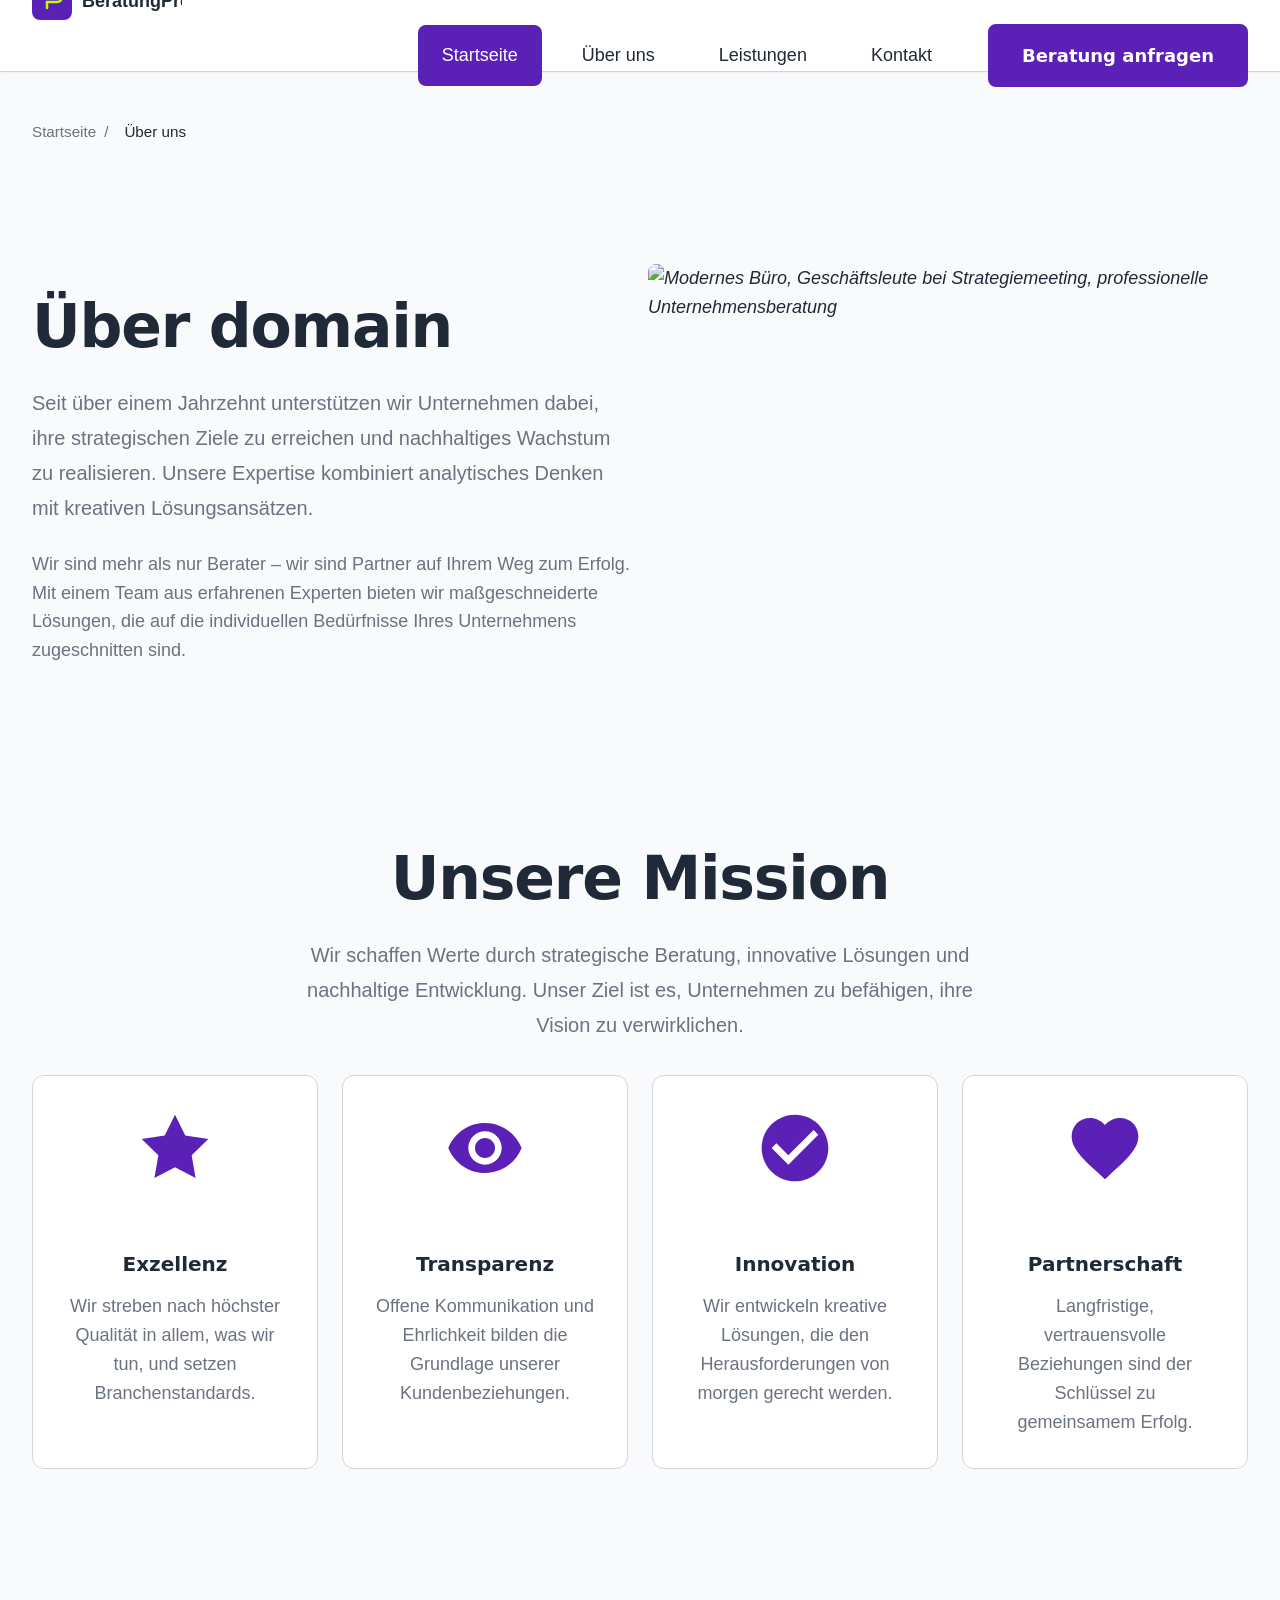
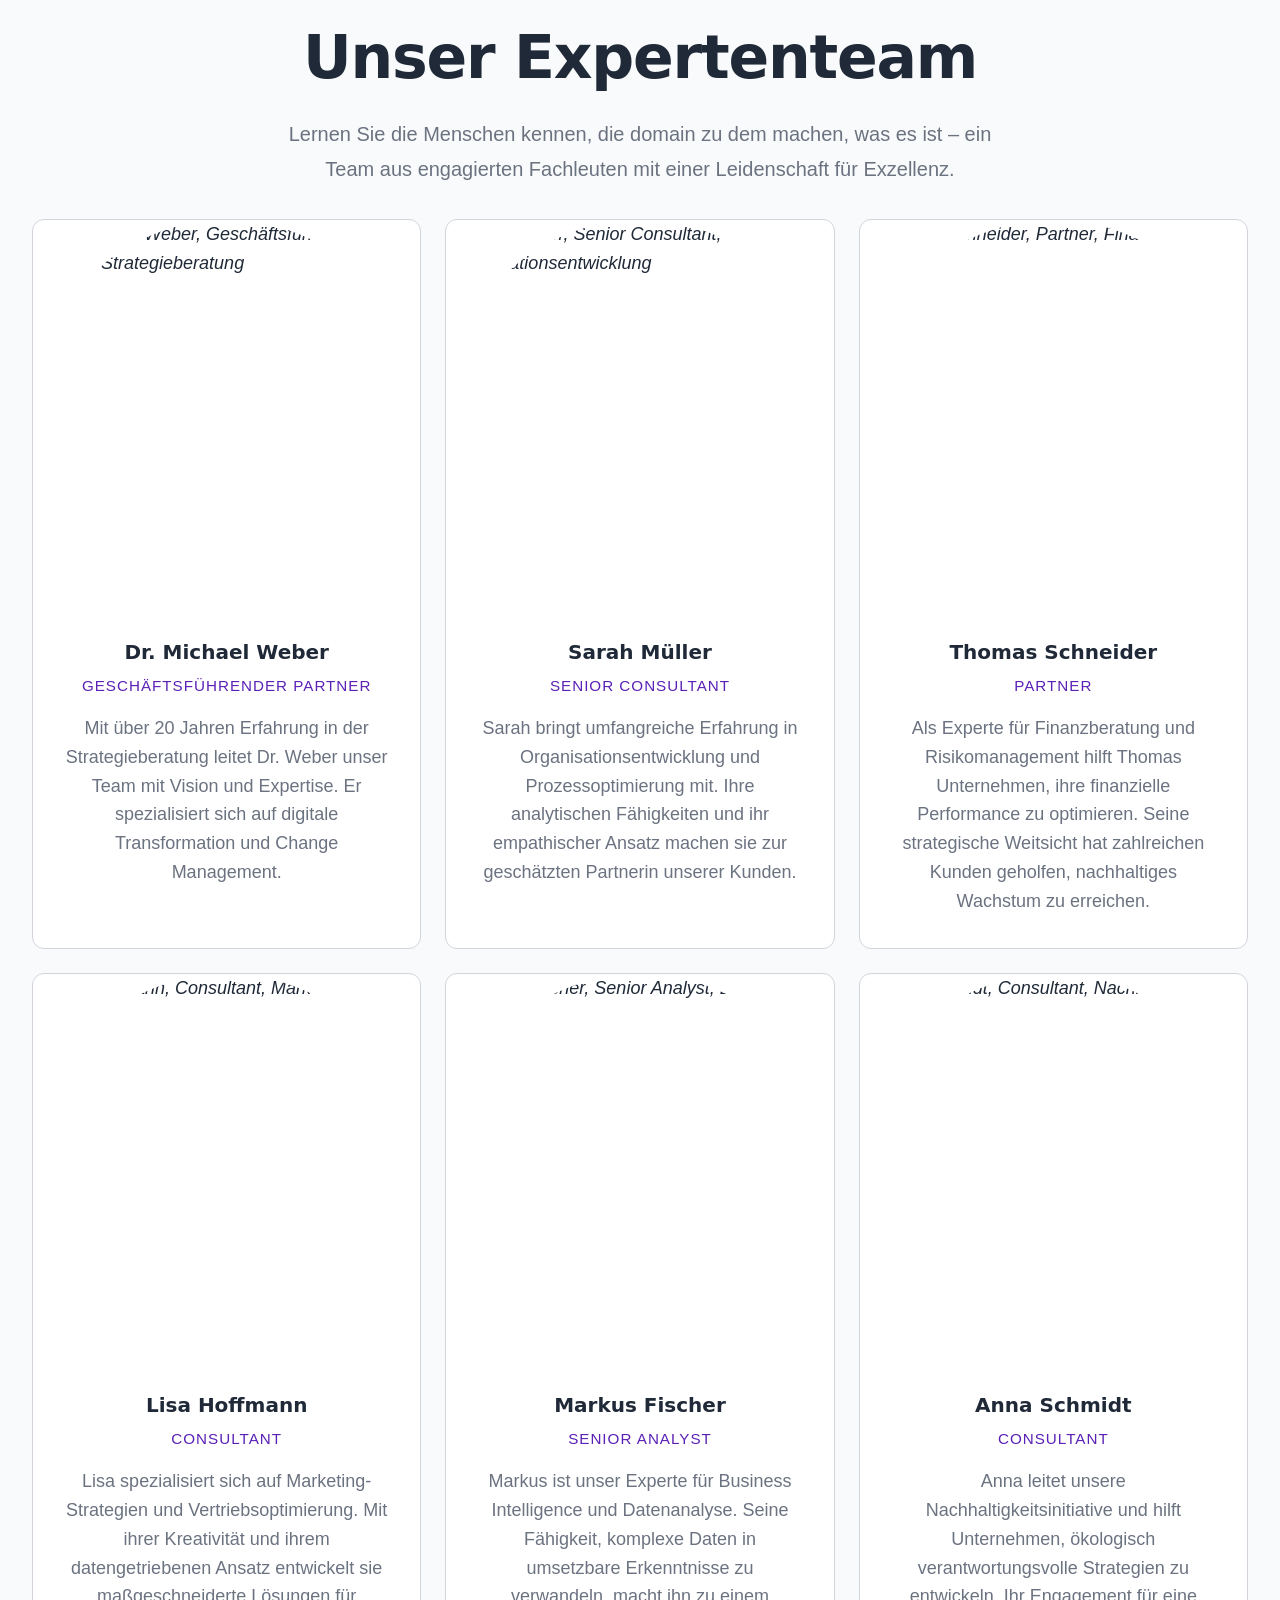
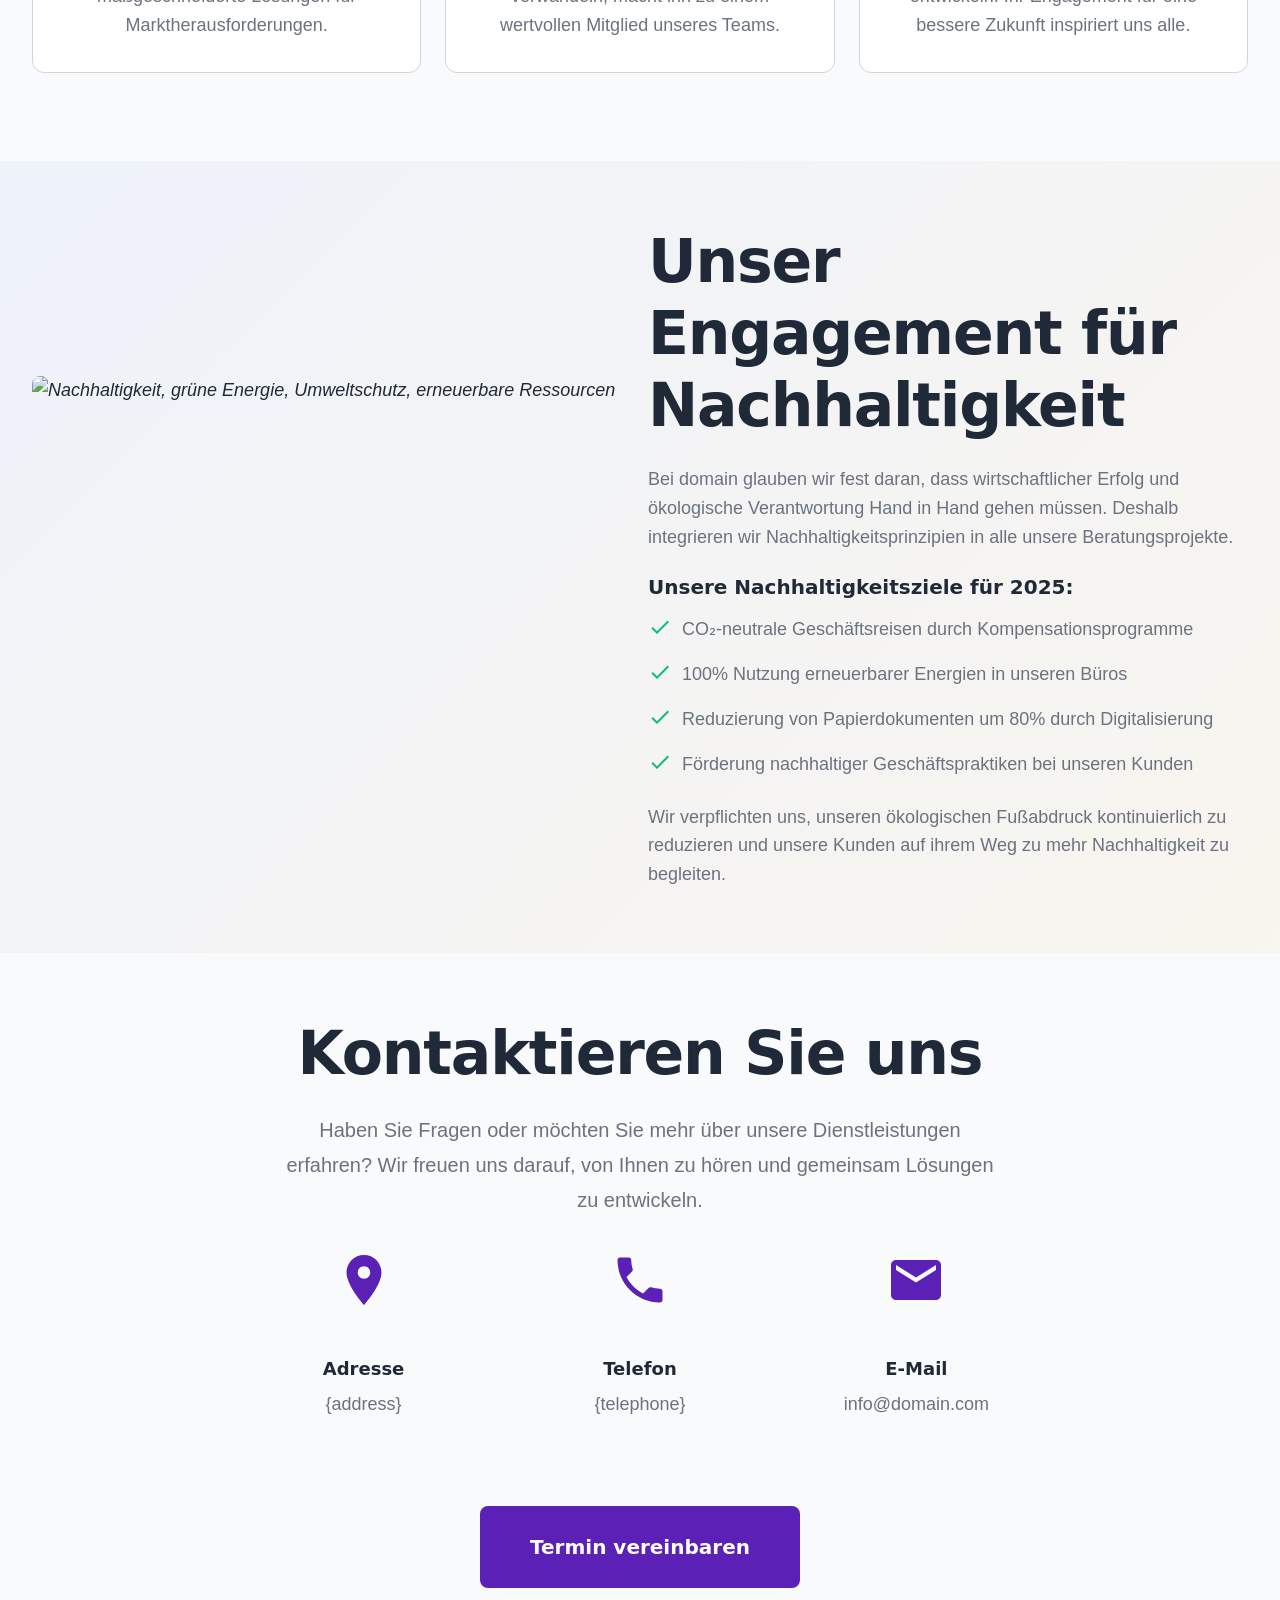
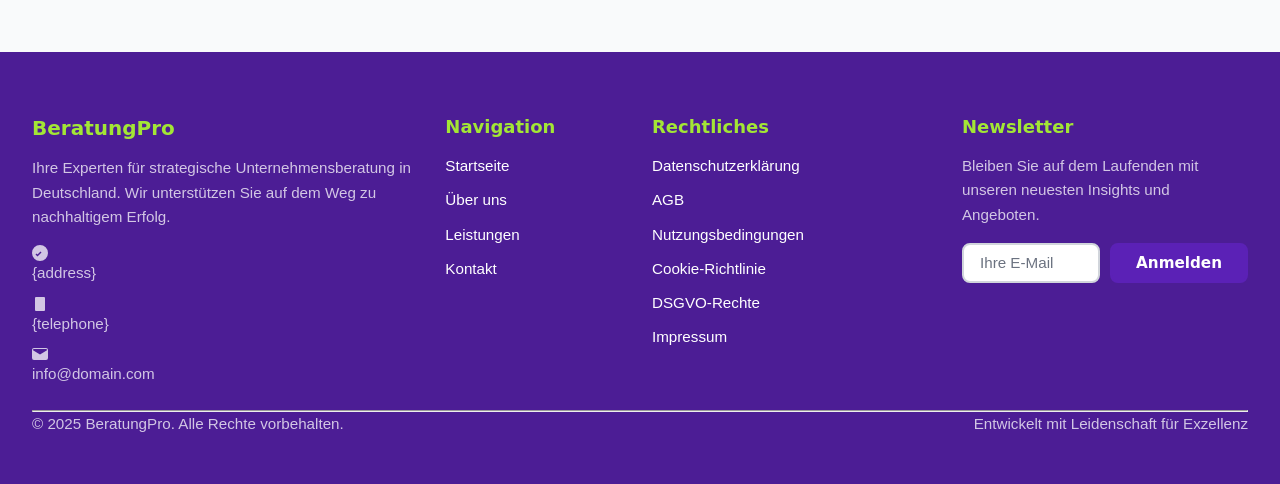
==== about.html @ f2024643 "Initial commit: Batch msgbatch_01B8MpGhVE7W2kSYAuD8DmQ8 results" ====
<!doctype html>
<html lang="de">
 <head>
  <meta charset="UTF-8">
  <meta name="viewport" content="width=device-width, initial-scale=1.0">
  <title>Über uns - domain | Professionelle Unternehmensberatung</title>
  <meta name="description" content="Erfahren Sie mehr über domain - Ihr vertrauenswürdiger Partner für strategische Unternehmensberatung in Deutschland. Lernen Sie unser Team und unsere Werte kennen.">
  <meta property="og:title" content="Über uns - domain">
  <meta property="og:description" content="Erfahren Sie mehr über domain - Ihr vertrauenswürdiger Partner für strategische Unternehmensberatung in Deutschland.">
  <meta property="og:type" content="website">
  <meta property="og:url" content="https://domain.com/about.html">
  <meta property="og:image" content="https://images.unsplash.com/photo-1497366216548-37526070297c?w=1200&amp;h=630&amp;fit=crop">
  <link rel="canonical" href="https://domain.com/about.html">
  <link rel="stylesheet" href="style.css">
  <link rel="icon" type="image/png" href="/favicon.png">
  <link rel="apple-touch-icon" href="/apple-touch-icon.png">
 </head>
 <body>
  <header class="l-header">
   <nav class="c-nav navbar navbar-expand-lg navbar-light bg-white sticky-top border-bottom" aria-label="Hauptnavigation">
    <div class="container">
     <a class="navbar-brand c-logo" href="/"> 
      <svg class="c-logo__img" width="150" height="40" viewBox="0 0 150 40" fill="none" xmlns="http://www.w3.org/2000/svg" aria-label="BeratungPro Logo">
       <rect width="40" height="40" rx="8" fill="#5B21B6" /> <path d="M15 12h10a5 5 0 0 1 0 10h-10v6" stroke="#BFFF00" stroke-width="2.5" stroke-linecap="round" /> <text x="50" y="27" font-family="Outfit, sans-serif" font-size="18" font-weight="700" fill="#1f2937">BeratungPro</text>
      </svg> 
     </a>
     <button class="c-nav__toggle navbar-toggler border-0" type="button" aria-controls="navbarNav" aria-expanded="false" aria-label="Navigation umschalten"><span class="navbar-toggler-icon"></span></button>
     <div class="collapse navbar-collapse" id="navbarNav">
      <ul class="c-nav__list navbar-nav ms-auto align-items-lg-center">
       <li class="c-nav__item nav-item"><a class="nav-link active" aria-current="page" href="/">Startseite</a></li>
       <li class="c-nav__item nav-item"><a class="nav-link" href="about.html">Über uns</a></li>
       <li class="c-nav__item nav-item"><a class="nav-link" href="services.html">Leistungen</a></li>
       <li class="c-nav__item nav-item"><a class="nav-link" href="contact.html">Kontakt</a></li>
       <li class="c-nav__item nav-item ms-lg-3"><a class="c-button c-button--primary btn btn-primary" href="contact.html">Beratung anfragen</a></li>
      </ul>
     </div>
    </div>
   </nav>
  </header>
  <main>
   <nav aria-label="breadcrumb" class="py-3" style="background-color: var(--color-bg-light);">
    <div class="container">
     <ol class="breadcrumb mb-0">
      <li class="breadcrumb-item"><a href="index.html">Startseite</a></li>
      <li class="breadcrumb-item active" aria-current="page">Über uns</li>
     </ol>
    </div>
   </nav>
   <section class="l-section py-4 py-md-5" id="hero-about" style="scroll-margin-top: 64px;">
    <div class="container">
     <div class="row align-items-center">
      <div class="col-lg-6 mb-4 mb-lg-0" data-aos="fade-right">
       <h1 class="display-4 fw-bold mb-4" style="color: var(--color-text-dark);">Über domain</h1>
       <p class="lead mb-4" style="color: var(--color-text-light); max-width: 65ch;">Seit über einem Jahrzehnt unterstützen wir Unternehmen dabei, ihre strategischen Ziele zu erreichen und nachhaltiges Wachstum zu realisieren. Unsere Expertise kombiniert analytisches Denken mit kreativen Lösungsansätzen.</p>
       <p style="color: var(--color-text-light); max-width: 65ch;">Wir sind mehr als nur Berater – wir sind Partner auf Ihrem Weg zum Erfolg. Mit einem Team aus erfahrenen Experten bieten wir maßgeschneiderte Lösungen, die auf die individuellen Bedürfnisse Ihres Unternehmens zugeschnitten sind.</p>
      </div>
      <div class="col-lg-6" data-aos="fade-left">
       <div class="ratio ratio-4x3">
        <img src="https://images.unsplash.com/photo-1497366216548-37526070297c?w=800&amp;h=600&amp;fit=crop" alt="Modernes Büro, Geschäftsleute bei Strategiemeeting, professionelle Unternehmensberatung" class="img-fluid" style="object-fit: cover; border-radius: 8px;" loading="lazy" width="800" height="600">
       </div>
      </div>
     </div>
    </div>
   </section>
   <section class="l-section py-4 py-md-5" id="mission" style="background-color: var(--color-bg-light); scroll-margin-top: 64px;">
    <div class="container">
     <div class="row justify-content-center mb-5">
      <div class="col-lg-8 text-center" data-aos="fade-up">
       <h2 class="h1 fw-bold mb-4" style="color: var(--color-text-dark);">Unsere Mission</h2>
       <p class="lead" style="color: var(--color-text-light); max-width: 65ch; margin: 0 auto;">Wir schaffen Werte durch strategische Beratung, innovative Lösungen und nachhaltige Entwicklung. Unser Ziel ist es, Unternehmen zu befähigen, ihre Vision zu verwirklichen.</p>
      </div>
     </div>
     <div class="row g-4">
      <div class="col-md-6 col-lg-3" data-aos="fade-up" data-aos-delay="100">
       <div class="c-card h-100 d-flex flex-column text-center p-4">
        <div class="ratio ratio-1x1 mx-auto mb-3" style="width: 80px;">
         <svg xmlns="http://www.w3.org/2000/svg" viewBox="0 0 24 24" fill="currentColor" style="color: var(--color-primary);">
          <path d="M12 2l3.09 6.26L22 9.27l-5 4.87 1.18 6.88L12 17.77l-6.18 3.25L7 14.14 2 9.27l6.91-1.01L12 2z" />
         </svg>
        </div>
        <h3 class="h5 fw-bold mb-3" style="color: var(--color-text-dark);">Exzellenz</h3>
        <p style="color: var(--color-text-light);">Wir streben nach höchster Qualität in allem, was wir tun, und setzen Branchenstandards.</p>
       </div>
      </div>
      <div class="col-md-6 col-lg-3" data-aos="fade-up" data-aos-delay="200">
       <div class="c-card h-100 d-flex flex-column text-center p-4">
        <div class="ratio ratio-1x1 mx-auto mb-3" style="width: 80px;">
         <svg xmlns="http://www.w3.org/2000/svg" viewBox="0 0 24 24" fill="currentColor" style="color: var(--color-primary);">
          <path d="M12 4.5C7 4.5 2.73 7.61 1 12c1.73 4.39 6 7.5 11 7.5s9.27-3.11 11-7.5c-1.73-4.39-6-7.5-11-7.5zM12 17c-2.76 0-5-2.24-5-5s2.24-5 5-5 5 2.24 5 5-2.24 5-5 5zm0-8c-1.66 0-3 1.34-3 3s1.34 3 3 3 3-1.34 3-3-1.34-3-3-3z" />
         </svg>
        </div>
        <h3 class="h5 fw-bold mb-3" style="color: var(--color-text-dark);">Transparenz</h3>
        <p style="color: var(--color-text-light);">Offene Kommunikation und Ehrlichkeit bilden die Grundlage unserer Kundenbeziehungen.</p>
       </div>
      </div>
      <div class="col-md-6 col-lg-3" data-aos="fade-up" data-aos-delay="300">
       <div class="c-card h-100 d-flex flex-column text-center p-4">
        <div class="ratio ratio-1x1 mx-auto mb-3" style="width: 80px;">
         <svg xmlns="http://www.w3.org/2000/svg" viewBox="0 0 24 24" fill="currentColor" style="color: var(--color-primary);">
          <path d="M12 2C6.48 2 2 6.48 2 12s4.48 10 10 10 10-4.48 10-10S17.52 2 12 2zm-2 15l-5-5 1.41-1.41L10 14.17l7.59-7.59L19 8l-9 9z" />
         </svg>
        </div>
        <h3 class="h5 fw-bold mb-3" style="color: var(--color-text-dark);">Innovation</h3>
        <p style="color: var(--color-text-light);">Wir entwickeln kreative Lösungen, die den Herausforderungen von morgen gerecht werden.</p>
       </div>
      </div>
      <div class="col-md-6 col-lg-3" data-aos="fade-up" data-aos-delay="400">
       <div class="c-card h-100 d-flex flex-column text-center p-4">
        <div class="ratio ratio-1x1 mx-auto mb-3" style="width: 80px;">
         <svg xmlns="http://www.w3.org/2000/svg" viewBox="0 0 24 24" fill="currentColor" style="color: var(--color-primary);">
          <path d="M12 21.35l-1.45-1.32C5.4 15.36 2 12.28 2 8.5 2 5.42 4.42 3 7.5 3c1.74 0 3.41.81 4.5 2.09C13.09 3.81 14.76 3 16.5 3 19.58 3 22 5.42 22 8.5c0 3.78-3.4 6.86-8.55 11.54L12 21.35z" />
         </svg>
        </div>
        <h3 class="h5 fw-bold mb-3" style="color: var(--color-text-dark);">Partnerschaft</h3>
        <p style="color: var(--color-text-light);">Langfristige, vertrauensvolle Beziehungen sind der Schlüssel zu gemeinsamem Erfolg.</p>
       </div>
      </div>
     </div>
    </div>
   </section>
   <section class="l-section py-4 py-md-5" id="team" style="scroll-margin-top: 64px;">
    <div class="container">
     <div class="row justify-content-center mb-5">
      <div class="col-lg-8 text-center" data-aos="fade-up">
       <h2 class="h1 fw-bold mb-4" style="color: var(--color-text-dark);">Unser Expertenteam</h2>
       <p class="lead" style="color: var(--color-text-light); max-width: 65ch; margin: 0 auto;">Lernen Sie die Menschen kennen, die domain zu dem machen, was es ist – ein Team aus engagierten Fachleuten mit einer Leidenschaft für Exzellenz.</p>
      </div>
     </div>
     <div class="row g-4">
      <div class="col-md-6 col-lg-4" data-aos="fade-up" data-aos-delay="100">
       <div class="c-card h-100 d-flex flex-column">
        <div class="ratio ratio-1x1">
         <img src="https://images.unsplash.com/photo-1560250097-0b93528c311a?w=400&amp;h=400&amp;fit=crop&amp;crop=faces" alt="Dr. Michael Weber, Geschäftsführender Partner, Strategieberatung" class="img-fluid" style="object-fit: cover; border-radius: 50%;" loading="lazy" width="400" height="400">
        </div>
        <div class="p-4 text-center flex-grow-1">
         <h3 class="h5 fw-bold mb-2" style="color: var(--color-text-dark);">Dr. Michael Weber</h3>
         <p class="text-uppercase small mb-3" style="color: var(--color-primary); letter-spacing: 1px;">Geschäftsführender Partner</p>
         <p style="color: var(--color-text-light);">Mit über 20 Jahren Erfahrung in der Strategieberatung leitet Dr. Weber unser Team mit Vision und Expertise. Er spezialisiert sich auf digitale Transformation und Change Management.</p>
        </div>
       </div>
      </div>
      <div class="col-md-6 col-lg-4" data-aos="fade-up" data-aos-delay="200">
       <div class="c-card h-100 d-flex flex-column">
        <div class="ratio ratio-1x1">
         <img src="https://images.unsplash.com/photo-1573496359142-b8d87734a5a2?w=400&amp;h=400&amp;fit=crop&amp;crop=faces" alt="Sarah Müller, Senior Consultant, Organisationsentwicklung" class="img-fluid" style="object-fit: cover; border-radius: 50%;" loading="lazy" width="400" height="400">
        </div>
        <div class="p-4 text-center flex-grow-1">
         <h3 class="h5 fw-bold mb-2" style="color: var(--color-text-dark);">Sarah Müller</h3>
         <p class="text-uppercase small mb-3" style="color: var(--color-primary); letter-spacing: 1px;">Senior Consultant</p>
         <p style="color: var(--color-text-light);">Sarah bringt umfangreiche Erfahrung in Organisationsentwicklung und Prozessoptimierung mit. Ihre analytischen Fähigkeiten und ihr empathischer Ansatz machen sie zur geschätzten Partnerin unserer Kunden.</p>
        </div>
       </div>
      </div>
      <div class="col-md-6 col-lg-4" data-aos="fade-up" data-aos-delay="300">
       <div class="c-card h-100 d-flex flex-column">
        <div class="ratio ratio-1x1">
         <img src="https://images.unsplash.com/photo-1519085360753-af0119f7cbe7?w=400&amp;h=400&amp;fit=crop&amp;crop=faces" alt="Thomas Schneider, Partner, Finanzberatung" class="img-fluid" style="object-fit: cover; border-radius: 50%;" loading="lazy" width="400" height="400">
        </div>
        <div class="p-4 text-center flex-grow-1">
         <h3 class="h5 fw-bold mb-2" style="color: var(--color-text-dark);">Thomas Schneider</h3>
         <p class="text-uppercase small mb-3" style="color: var(--color-primary); letter-spacing: 1px;">Partner</p>
         <p style="color: var(--color-text-light);">Als Experte für Finanzberatung und Risikomanagement hilft Thomas Unternehmen, ihre finanzielle Performance zu optimieren. Seine strategische Weitsicht hat zahlreichen Kunden geholfen, nachhaltiges Wachstum zu erreichen.</p>
        </div>
       </div>
      </div>
      <div class="col-md-6 col-lg-4" data-aos="fade-up" data-aos-delay="400">
       <div class="c-card h-100 d-flex flex-column">
        <div class="ratio ratio-1x1">
         <img src="https://images.unsplash.com/photo-1580489944761-15a19d654956?w=400&amp;h=400&amp;fit=crop&amp;crop=faces" alt="Lisa Hoffmann, Consultant, Marketing und Vertrieb" class="img-fluid" style="object-fit: cover; border-radius: 50%;" loading="lazy" width="400" height="400">
        </div>
        <div class="p-4 text-center flex-grow-1">
         <h3 class="h5 fw-bold mb-2" style="color: var(--color-text-dark);">Lisa Hoffmann</h3>
         <p class="text-uppercase small mb-3" style="color: var(--color-primary); letter-spacing: 1px;">Consultant</p>
         <p style="color: var(--color-text-light);">Lisa spezialisiert sich auf Marketing-Strategien und Vertriebsoptimierung. Mit ihrer Kreativität und ihrem datengetriebenen Ansatz entwickelt sie maßgeschneiderte Lösungen für Marktherausforderungen.</p>
        </div>
       </div>
      </div>
      <div class="col-md-6 col-lg-4" data-aos="fade-up" data-aos-delay="500">
       <div class="c-card h-100 d-flex flex-column">
        <div class="ratio ratio-1x1">
         <img src="https://images.unsplash.com/photo-1472099645785-5658abf4ff4e?w=400&amp;h=400&amp;fit=crop&amp;crop=faces" alt="Markus Fischer, Senior Analyst, Datenanalyse" class="img-fluid" style="object-fit: cover; border-radius: 50%;" loading="lazy" width="400" height="400">
        </div>
        <div class="p-4 text-center flex-grow-1">
         <h3 class="h5 fw-bold mb-2" style="color: var(--color-text-dark);">Markus Fischer</h3>
         <p class="text-uppercase small mb-3" style="color: var(--color-primary); letter-spacing: 1px;">Senior Analyst</p>
         <p style="color: var(--color-text-light);">Markus ist unser Experte für Business Intelligence und Datenanalyse. Seine Fähigkeit, komplexe Daten in umsetzbare Erkenntnisse zu verwandeln, macht ihn zu einem wertvollen Mitglied unseres Teams.</p>
        </div>
       </div>
      </div>
      <div class="col-md-6 col-lg-4" data-aos="fade-up" data-aos-delay="600">
       <div class="c-card h-100 d-flex flex-column">
        <div class="ratio ratio-1x1">
         <img src="https://images.unsplash.com/photo-1594744803329-e58b31de8bf5?w=400&amp;h=400&amp;fit=crop&amp;crop=faces" alt="Anna Schmidt, Consultant, Nachhaltigkeit" class="img-fluid" style="object-fit: cover; border-radius: 50%;" loading="lazy" width="400" height="400">
        </div>
        <div class="p-4 text-center flex-grow-1">
         <h3 class="h5 fw-bold mb-2" style="color: var(--color-text-dark);">Anna Schmidt</h3>
         <p class="text-uppercase small mb-3" style="color: var(--color-primary); letter-spacing: 1px;">Consultant</p>
         <p style="color: var(--color-text-light);">Anna leitet unsere Nachhaltigkeitsinitiative und hilft Unternehmen, ökologisch verantwortungsvolle Strategien zu entwickeln. Ihr Engagement für eine bessere Zukunft inspiriert uns alle.</p>
        </div>
       </div>
      </div>
     </div>
    </div>
   </section>
   <section class="l-section py-4 py-md-5" id="sustainability" style="background: linear-gradient(135deg, rgba(37, 99, 235, 0.05) 0%, rgba(245, 158, 11, 0.05) 100%); scroll-margin-top: 64px;">
    <div class="container">
     <div class="row align-items-center">
      <div class="col-lg-6 mb-4 mb-lg-0" data-aos="fade-right">
       <div class="ratio ratio-16x9">
        <img src="https://images.unsplash.com/photo-1542601906990-b4d3fb778b09?w=800&amp;h=450&amp;fit=crop" alt="Nachhaltigkeit, grüne Energie, Umweltschutz, erneuerbare Ressourcen" class="img-fluid" style="object-fit: cover; border-radius: 8px;" loading="lazy" width="800" height="450">
       </div>
      </div>
      <div class="col-lg-6" data-aos="fade-left">
       <h2 class="h1 fw-bold mb-4" style="color: var(--color-text-dark);">Unser Engagement für Nachhaltigkeit</h2>
       <p class="mb-4" style="color: var(--color-text-light); max-width: 65ch;">Bei domain glauben wir fest daran, dass wirtschaftlicher Erfolg und ökologische Verantwortung Hand in Hand gehen müssen. Deshalb integrieren wir Nachhaltigkeitsprinzipien in alle unsere Beratungsprojekte.</p>
       <div class="mb-4">
        <h3 class="h5 fw-bold mb-3" style="color: var(--color-text-dark);">Unsere Nachhaltigkeitsziele für 2025:</h3>
        <ul class="list-unstyled">
         <li class="mb-3 d-flex align-items-start">
          <svg xmlns="http://www.w3.org/2000/svg" width="24" height="24" viewBox="0 0 24 24" fill="currentColor" class="flex-shrink-0 me-2" style="color: var(--color-success);">
           <path d="M9 16.17L4.83 12l-1.42 1.41L9 19 21 7l-1.41-1.41z" />
          </svg>
          <span style="color: var(--color-text-light);">CO₂-neutrale Geschäftsreisen durch Kompensationsprogramme</span>
         </li>
         <li class="mb-3 d-flex align-items-start">
          <svg xmlns="http://www.w3.org/2000/svg" width="24" height="24" viewBox="0 0 24 24" fill="currentColor" class="flex-shrink-0 me-2" style="color: var(--color-success);">
           <path d="M9 16.17L4.83 12l-1.42 1.41L9 19 21 7l-1.41-1.41z" />
          </svg>
          <span style="color: var(--color-text-light);">100% Nutzung erneuerbarer Energien in unseren Büros</span>
         </li>
         <li class="mb-3 d-flex align-items-start">
          <svg xmlns="http://www.w3.org/2000/svg" width="24" height="24" viewBox="0 0 24 24" fill="currentColor" class="flex-shrink-0 me-2" style="color: var(--color-success);">
           <path d="M9 16.17L4.83 12l-1.42 1.41L9 19 21 7l-1.41-1.41z" />
          </svg>
          <span style="color: var(--color-text-light);">Reduzierung von Papierdokumenten um 80% durch Digitalisierung</span>
         </li>
         <li class="mb-3 d-flex align-items-start">
          <svg xmlns="http://www.w3.org/2000/svg" width="24" height="24" viewBox="0 0 24 24" fill="currentColor" class="flex-shrink-0 me-2" style="color: var(--color-success);">
           <path d="M9 16.17L4.83 12l-1.42 1.41L9 19 21 7l-1.41-1.41z" />
          </svg>
          <span style="color: var(--color-text-light);">Förderung nachhaltiger Geschäftspraktiken bei unseren Kunden</span>
         </li>
        </ul>
       </div>
       <p style="color: var(--color-text-light); max-width: 65ch;">Wir verpflichten uns, unseren ökologischen Fußabdruck kontinuierlich zu reduzieren und unsere Kunden auf ihrem Weg zu mehr Nachhaltigkeit zu begleiten.</p>
      </div>
     </div>
    </div>
   </section>
   <section class="l-section py-4 py-md-5" id="contact-info" style="scroll-margin-top: 64px;">
    <div class="container">
     <div class="row justify-content-center">
      <div class="col-lg-8 text-center" data-aos="fade-up">
       <h2 class="h1 fw-bold mb-4" style="color: var(--color-text-dark);">Kontaktieren Sie uns</h2>
       <p class="lead mb-5" style="color: var(--color-text-light); max-width: 65ch; margin: 0 auto;">Haben Sie Fragen oder möchten Sie mehr über unsere Dienstleistungen erfahren? Wir freuen uns darauf, von Ihnen zu hören und gemeinsam Lösungen zu entwickeln.</p>
       <div class="row g-4 mb-5">
        <div class="col-md-4">
         <div class="p-4">
          <div class="ratio ratio-1x1 mx-auto mb-3" style="width: 60px;">
           <svg xmlns="http://www.w3.org/2000/svg" viewBox="0 0 24 24" fill="currentColor" style="color: var(--color-primary);">
            <path d="M12 2C8.13 2 5 5.13 5 9c0 5.25 7 13 7 13s7-7.75 7-13c0-3.87-3.13-7-7-7zm0 9.5c-1.38 0-2.5-1.12-2.5-2.5s1.12-2.5 2.5-2.5 2.5 1.12 2.5 2.5-1.12 2.5-2.5 2.5z" />
           </svg>
          </div>
          <h3 class="h6 fw-bold mb-2" style="color: var(--color-text-dark);">Adresse</h3>
          <p style="color: var(--color-text-light);">{address}</p>
         </div>
        </div>
        <div class="col-md-4">
         <div class="p-4">
          <div class="ratio ratio-1x1 mx-auto mb-3" style="width: 60px;">
           <svg xmlns="http://www.w3.org/2000/svg" viewBox="0 0 24 24" fill="currentColor" style="color: var(--color-primary);">
            <path d="M6.62 10.79c1.44 2.83 3.76 5.14 6.59 6.59l2.2-2.2c.27-.27.67-.36 1.02-.24 1.12.37 2.33.57 3.57.57.55 0 1 .45 1 1V20c0 .55-.45 1-1 1-9.39 0-17-7.61-17-17 0-.55.45-1 1-1h3.5c.55 0 1 .45 1 1 0 1.25.2 2.45.57 3.57.11.35.03.74-.25 1.02l-2.2 2.2z" />
           </svg>
          </div>
          <h3 class="h6 fw-bold mb-2" style="color: var(--color-text-dark);">Telefon</h3>
          <p style="color: var(--color-text-light);">{telephone}</p>
         </div>
        </div>
        <div class="col-md-4">
         <div class="p-4">
          <div class="ratio ratio-1x1 mx-auto mb-3" style="width: 60px;">
           <svg xmlns="http://www.w3.org/2000/svg" viewBox="0 0 24 24" fill="currentColor" style="color: var(--color-primary);">
            <path d="M20 4H4c-1.1 0-1.99.9-1.99 2L2 18c0 1.1.9 2 2 2h16c1.1 0 2-.9 2-2V6c0-1.1-.9-2-2-2zm0 4l-8 5-8-5V6l8 5 8-5v2z" />
           </svg>
          </div>
          <h3 class="h6 fw-bold mb-2" style="color: var(--color-text-dark);">E-Mail</h3>
          <p style="color: var(--color-text-light);">info@domain.com</p>
         </div>
        </div>
       </div>
       <a href="contact.html" class="btn c-button c-button--primary btn-lg">Termin vereinbaren</a>
      </div>
     </div>
    </div>
   </section>
  </main>
  <footer class="l-footer bg-dark text-light py-5">
   <div class="container">
    <div class="row g-4">
     <div class="col-lg-4">
      <h3 class="h5 fw-bold mb-3">BeratungPro</h3>
      <p class="small text-light-emphasis mb-3">Ihre Experten für strategische Unternehmensberatung in Deutschland. Wir unterstützen Sie auf dem Weg zu nachhaltigem Erfolg.</p>
      <div class="small text-light-emphasis">
       <p class="mb-2">
        <svg width="16" height="16" viewBox="0 0 16 16" fill="currentColor" class="me-2">
         <path d="M8 0a8 8 0 1 0 0 16A8 8 0 0 0 8 0zM5.5 11.5l-2-2 1-1 1 1 3-3 1 1-4 4z" />
        </svg>
        {address}
       </p>
       <p class="mb-2">
        <svg width="16" height="16" viewBox="0 0 16 16" fill="currentColor" class="me-2">
         <path d="M3 2a1 1 0 0 1 1-1h8a1 1 0 0 1 1 1v12a1 1 0 0 1-1 1H4a1 1 0 0 1-1-1V2z" />
        </svg>
        {telephone}
       </p>
       <p class="mb-0">
        <svg width="16" height="16" viewBox="0 0 16 16" fill="currentColor" class="me-2">
         <path d="M0 4a2 2 0 0 1 2-2h12a2 2 0 0 1 2 2v8a2 2 0 0 1-2 2H2a2 2 0 0 1-2-2V4zm2-1a1 1 0 0 0-1 1v.217l7 4.2 7-4.2V4a1 1 0 0 0-1-1H2z" />
        </svg>
        info@domain.com
       </p>
      </div>
     </div>
     <div class="col-6 col-lg-2">
      <h4 class="h6 fw-bold mb-3">Navigation</h4>
      <ul class="list-unstyled small">
       <li class="mb-2"><a href="/" class="text-light-emphasis text-decoration-none">Startseite</a></li>
       <li class="mb-2"><a href="about.html" class="text-light-emphasis text-decoration-none">Über uns</a></li>
       <li class="mb-2"><a href="services.html" class="text-light-emphasis text-decoration-none">Leistungen</a></li>
       <li class="mb-2"><a href="contact.html" class="text-light-emphasis text-decoration-none">Kontakt</a></li>
      </ul>
     </div>
     <div class="col-6 col-lg-3">
      <h4 class="h6 fw-bold mb-3">Rechtliches</h4>
      <ul class="list-unstyled small">
       <li class="mb-2"><a href="privacy.html" class="text-light-emphasis text-decoration-none">Datenschutzerklärung</a></li>
       <li class="mb-2"><a href="terms_and_conditions.html" class="text-light-emphasis text-decoration-none">AGB</a></li>
       <li class="mb-2"><a href="terms_of_services.html" class="text-light-emphasis text-decoration-none">Nutzungsbedingungen</a></li>
       <li class="mb-2"><a href="cookie_policy.html" class="text-light-emphasis text-decoration-none">Cookie-Richtlinie</a></li>
       <li class="mb-2"><a href="gdpr-rights.html" class="text-light-emphasis text-decoration-none">DSGVO-Rechte</a></li>
       <li class="mb-2"><a href="impressum.html" class="text-light-emphasis text-decoration-none">Impressum</a></li>
      </ul>
     </div>
     <div class="col-lg-3">
      <h4 class="h6 fw-bold mb-3">Newsletter</h4>
      <p class="small text-light-emphasis mb-3">Bleiben Sie auf dem Laufenden mit unseren neuesten Insights und Angeboten.</p>
      <form class="d-flex gap-2">
       <input type="email" class="form-control form-control-sm" placeholder="Ihre E-Mail" aria-label="E-Mail für Newsletter">
       <button type="submit" class="btn btn-primary btn-sm">Anmelden</button>
      </form>
     </div>
    </div>
    <hr class="my-4 border-secondary">
    <div class="row">
     <div class="col-md-6 text-center text-md-start">
      <p class="small text-light-emphasis mb-0">© 2025 BeratungPro. Alle Rechte vorbehalten.</p>
     </div>
     <div class="col-md-6 text-center text-md-end">
      <p class="small text-light-emphasis mb-0">Entwickelt mit Leidenschaft für Exzellenz</p>
     </div>
    </div>
   </div>
  </footer>
  <script src="script.js" defer></script>
 </body>
</html>
---- style.css ----
:root {
  --color-primary: #5b21b6;
  --color-primary-dark: #4c1d95;
  --color-primary-light: #a78bfa;
  --color-accent: #a3e635;
  --color-accent-dark: #84cc16;
  --color-secondary: #6b7280;
  --color-secondary-light: #9ca3af;
  --color-moss-green: #4d7c0f;
  --color-sky-gray: #e5e7eb;
  --color-text-dark: #1f2937;
  --color-text-light: #6b7280;
  --color-bg-light: #f9fafb;
  --color-bg-white: #ffffff;
  --color-border: #d1d5db;
  --color-success: #10b981;
  --color-error: #ef4444;
  --color-focus: #a3e635;
  --color-warning: #f59e0b;
  
  --font-primary: 'Inter', -apple-system, BlinkMacSystemFont, 'Segoe UI', Roboto, 'Helvetica Neue', Arial, sans-serif;
  --font-secondary: 'Space Grotesk', system-ui, sans-serif;
  --font-base: clamp(1rem, 0.95rem + 0.25vw, 1.125rem);
  --font-sm: clamp(0.875rem, 0.85rem + 0.125vw, 1rem);
  --font-lg: clamp(1.125rem, 1.05rem + 0.375vw, 1.25rem);
  --font-xl: clamp(1.25rem, 1.15rem + 0.5vw, 1.5rem);
  --font-2xl: clamp(1.75rem, 1.5rem + 1.25vw, 2rem);
  --font-3xl: clamp(2.25rem, 1.875rem + 1.875vw, 3rem);
  --font-4xl: clamp(2.75rem, 2.25rem + 2.5vw, 3.75rem);
  --font-weight-normal: 400;
  --font-weight-medium: 500;
  --font-weight-semibold: 600;
  --font-weight-bold: 700;
  --line-height-tight: 1.2;
  --line-height-snug: 1.375;
  --line-height-normal: 1.6;
  --line-height-relaxed: 1.75;
  
  --space-xs: 0.5rem;
  --space-sm: 1rem;
  --space-md: 1.5rem;
  --space-lg: 2rem;
  --space-xl: 3rem;
  --space-2xl: 4rem;
  --space-3xl: 6rem;
  
  --logo-w: 160px;
  --logo-h: 44px;
  --header-h: 72px;
  --container-w: 1280px;
  --container-px: clamp(1rem, 5vw, 2rem);
  --sidebar-w: 280px;
  --content-max-w: 65ch;
  
  --bp-lg: 1024px;
  --bp-md: 768px;
  --bp-sm: 480px;
  
  --shadow-sm: 0 1px 2px 0 rgba(91, 33, 182, 0.05);
  --shadow-md: 0 4px 6px -1px rgba(91, 33, 182, 0.1), 0 2px 4px -1px rgba(91, 33, 182, 0.06);
  --shadow-lg: 0 10px 15px -3px rgba(91, 33, 182, 0.1), 0 4px 6px -2px rgba(91, 33, 182, 0.05);
  --shadow-xl: 0 20px 25px -5px rgba(91, 33, 182, 0.1), 0 10px 10px -5px rgba(91, 33, 182, 0.04);
  --transition-fast: 150ms ease-in-out;
  --transition-base: 250ms ease-in-out;
  --transition-slow: 350ms ease-in-out;
  --border-radius-sm: 0.25rem;
  --border-radius-md: 0.5rem;
  --border-radius-lg: 0.75rem;
  --border-radius-full: 9999px;
  --z-nav: 1000;
  --z-modal: 1100;
  --z-dropdown: 1050;
}

*,
*::before,
*::after {
  box-sizing: border-box;
  margin: 0;
  padding: 0;
}

html {
  max-width: 100%;
  overflow-x: hidden;
  scroll-behavior: smooth;
  scroll-padding-top: calc(var(--header-h) + var(--space-md));
}

body {
  max-width: 100%;
  overflow-x: hidden;
  font-family: var(--font-primary);
  font-size: var(--font-base);
  line-height: var(--line-height-normal);
  color: var(--color-text-dark);
  background-color: var(--color-bg-light);
  -webkit-font-smoothing: antialiased;
  -moz-osx-font-smoothing: grayscale;
}

body.u-no-scroll {
  overflow: hidden;
}

img,
svg,
video,
canvas,
audio,
iframe,
embed,
object {
  display: block;
  max-width: 100%;
  height: auto;
}

img {
  font-style: italic;
  background-repeat: no-repeat;
  background-size: cover;
  shape-margin: 0.75rem;
}

pre,
code,
table {
  max-width: 100%;
  overflow: auto;
}

a {
  color: var(--color-primary);
  text-decoration: none;
  transition: color var(--transition-fast);
}

a:hover {
  color: var(--color-primary-dark);
}

a:focus {
  outline: 2px solid var(--color-focus);
  outline-offset: 2px;
}

button {
  font-family: inherit;
  cursor: pointer;
  border: none;
  background: none;
}

button:focus {
  outline: 2px solid var(--color-focus);
  outline-offset: 2px;
}

h1,
h2,
h3,
h4,
h5,
h6 {
  font-family: var(--font-secondary);
  font-weight: var(--font-weight-bold);
  line-height: var(--line-height-tight);
  color: var(--color-text-dark);
  margin-top: var(--space-xl);
  margin-bottom: var(--space-md);
}

h1:first-child,
h2:first-child,
h3:first-child,
h4:first-child,
h5:first-child,
h6:first-child {
  margin-top: 0;
}

h1,
.h1,
.display-3,
.display-4,
.display-5 {
  font-size: var(--font-4xl);
  letter-spacing: -0.02em;
}

h2,
.h2 {
  font-size: var(--font-3xl);
  letter-spacing: -0.01em;
}

h3,
.h3 {
  font-size: var(--font-2xl);
}

h4,
.h4 {
  font-size: var(--font-xl);
}

h5,
.h5 {
  font-size: var(--font-lg);
}

h6,
.h6 {
  font-size: var(--font-base);
  font-weight: var(--font-weight-semibold);
}

p {
  max-width: 100%;
  margin-bottom: var(--space-md);
}

p:last-child {
  margin-bottom: 0;
}

.lead {
  font-size: var(--font-lg);
  line-height: var(--line-height-relaxed);
  color: var(--color-text-light);
}

strong,
b,
.fw-bold {
  font-weight: var(--font-weight-bold);
}

.fw-semibold {
  font-weight: var(--font-weight-semibold);
}

.fw-medium {
  font-weight: var(--font-weight-medium);
}

em,
i {
  font-style: italic;
}

small,
.small {
  font-size: var(--font-sm);
}

ul,
ol {
  margin-bottom: var(--space-md);
  padding-left: var(--space-lg);
}

li {
  margin-bottom: var(--space-xs);
}

.list-unstyled {
  list-style: none;
  padding-left: 0;
  margin-bottom: 0;
}

.container,
.l-container {
  width: 100%;
  max-width: var(--container-w);
  margin-left: auto;
  margin-right: auto;
  padding-left: var(--container-px);
  padding-right: var(--container-px);
}

.l-section {
  width: 100%;
  padding-top: var(--space-2xl);
  padding-bottom: var(--space-2xl);
}

.py-3 {
  padding-top: var(--space-md);
  padding-bottom: var(--space-md);
}

.py-4 {
  padding-top: var(--space-lg);
  padding-bottom: var(--space-lg);
}

.py-5 {
  padding-top: var(--space-xl);
  padding-bottom: var(--space-xl);
}

.py-md-4 {
  padding-top: var(--space-lg);
  padding-bottom: var(--space-lg);
}

.py-md-5 {
  padding-top: var(--space-2xl);
  padding-bottom: var(--space-2xl);
}

.pt-4 {
  padding-top: var(--space-lg);
}

.pb-4 {
  padding-bottom: var(--space-lg);
}

.p-4 {
  padding: var(--space-lg);
}

.p-5 {
  padding: var(--space-xl);
}

.p-md-5 {
  padding: var(--space-xl);
}

.mb-0 {
  margin-bottom: 0 !important;
}

.mb-1 {
  margin-bottom: var(--space-xs);
}

.mb-2 {
  margin-bottom: calc(var(--space-xs) * 1.25);
}

.mb-3 {
  margin-bottom: var(--space-sm);
}

.mb-4 {
  margin-bottom: var(--space-md);
}

.mb-5 {
  margin-bottom: var(--space-lg);
}

.mt-3 {
  margin-top: var(--space-sm);
}

.mt-4 {
  margin-top: var(--space-md);
}

.mt-5 {
  margin-top: var(--space-lg);
}

.mt-auto {
  margin-top: auto;
}

.me-2 {
  margin-right: calc(var(--space-xs) * 1.25);
}

.me-3 {
  margin-right: var(--space-sm);
}

.ms-auto {
  margin-left: auto;
}

.ms-lg-3 {
  margin-left: 0;
}

@media (min-width: 1024px) {
  .ms-lg-3 {
    margin-left: var(--space-sm);
  }
}

.mx-auto {
  margin-left: auto;
  margin-right: auto;
}

.bg-white {
  background-color: var(--color-bg-white);
}

.bg-light {
  background-color: var(--color-bg-light);
}

.bg-dark {
  background-color: var(--color-primary-dark);
}

.bg-primary {
  background-color: var(--color-primary);
}

.bg-success {
  background-color: var(--color-success);
}

.bg-warning {
  background-color: var(--color-warning);
}

.text-dark {
  color: var(--color-text-dark);
}

.text-muted {
  color: var(--color-text-light);
}

.text-light {
  color: var(--color-bg-white);
}

.text-white {
  color: var(--color-bg-white);
}

.text-light-emphasis {
  color: rgba(255, 255, 255, 0.75);
}

.text-primary {
  color: var(--color-primary);
}

.text-success {
  color: var(--color-success);
}

.text-danger {
  color: var(--color-error);
}

.text-center {
  text-align: center;
}

.text-left {
  text-align: left;
}

.text-right {
  text-align: right;
}

.text-uppercase {
  text-transform: uppercase;
}

.text-decoration-none {
  text-decoration: none;
}

.text-decoration-underline {
  text-decoration: underline;
}

@media (min-width: 768px) {
  .text-md-start {
    text-align: left;
  }
  
  .text-md-end {
    text-align: right;
  }
}

.row {
  display: flex;
  flex-wrap: wrap;
  margin-left: calc(var(--space-sm) * -0.5);
  margin-right: calc(var(--space-sm) * -0.5);
}

.row > * {
  padding-left: calc(var(--space-sm) * 0.5);
  padding-right: calc(var(--space-sm) * 0.5);
}

.col-6 {
  flex: 0 0 auto;
  width: 50%;
}

.col-12 {
  flex: 0 0 auto;
  width: 100%;
}

@media (min-width: 768px) {
  .col-md-3 {
    flex: 0 0 auto;
    width: 25%;
  }
  
  .col-md-4 {
    flex: 0 0 auto;
    width: 33.333333%;
  }
  
  .col-md-6 {
    flex: 0 0 auto;
    width: 50%;
  }
  
  .col-md-8 {
    flex: 0 0 auto;
    width: 66.666667%;
  }
  
  .col-md-10 {
    flex: 0 0 auto;
    width: 83.333333%;
  }
}

@media (min-width: 1024px) {
  .col-lg-2 {
    flex: 0 0 auto;
    width: 16.666667%;
  }
  
  .col-lg-3 {
    flex: 0 0 auto;
    width: 25%;
  }
  
  .col-lg-4 {
    flex: 0 0 auto;
    width: 33.333333%;
  }
  
  .col-lg-6 {
    flex: 0 0 auto;
    width: 50%;
  }
  
  .col-lg-8 {
    flex: 0 0 auto;
    width: 66.666667%;
  }
  
  .col-lg-10 {
    flex: 0 0 auto;
    width: 83.333333%;
  }
}

@media (min-width: 1200px) {
  .col-xl-9 {
    flex: 0 0 auto;
    width: 75%;
  }
}

@media (min-width: 480px) {
  .col-sm-6 {
    flex: 0 0 auto;
    width: 50%;
  }
}

.align-items-center {
  align-items: center;
}

.align-items-start {
  align-items: flex-start;
}

.align-items-lg-center {
  align-items: flex-start;
}

@media (min-width: 1024px) {
  .align-items-lg-center {
    align-items: center;
  }
}

.justify-content-center {
  justify-content: center;
}

.d-flex {
  display: flex;
}

.d-inline-flex {
  display: inline-flex;
}

.flex-column {
  flex-direction: column;
}

.flex-wrap {
  flex-wrap: wrap;
}

.flex-shrink-0 {
  flex-shrink: 0;
}

.flex-grow-1 {
  flex-grow: 1;
}

.gap-2 {
  gap: calc(var(--space-xs) * 1.25);
}

.gap-3 {
  gap: var(--space-sm);
}

.gap-4 {
  gap: var(--space-md);
}

.g-3 {
  margin-left: calc(var(--space-sm) * -0.5);
  margin-right: calc(var(--space-sm) * -0.5);
}

.g-3 > * {
  padding-left: calc(var(--space-sm) * 0.5);
  padding-right: calc(var(--space-sm) * 0.5);
  margin-bottom: var(--space-sm);
}

.g-4 {
  margin-left: calc(var(--space-md) * -0.5);
  margin-right: calc(var(--space-md) * -0.5);
}

.g-4 > * {
  padding-left: calc(var(--space-md) * 0.5);
  padding-right: calc(var(--space-md) * 0.5);
  margin-bottom: var(--space-md);
}

.h-100 {
  height: 100%;
}

.w-100 {
  width: 100%;
}

.sticky-top {
  position: sticky;
  top: 0;
}

.border {
  border: 1px solid var(--color-border);
}

.border-0 {
  border: 0;
}

.border-bottom {
  border-bottom: 1px solid var(--color-border);
}

.border-top {
  border-top: 1px solid var(--color-border);
}

.rounded {
  border-radius: var(--border-radius-md);
}

.rounded-3 {
  border-radius: var(--border-radius-lg);
}

.rounded-circle {
  border-radius: 50%;
}

.shadow-sm {
  box-shadow: var(--shadow-sm);
}

.shadow {
  box-shadow: var(--shadow-md);
}

.shadow-lg {
  box-shadow: var(--shadow-lg);
}

.l-header {
  position: sticky;
  top: 0;
  width: 100%;
  height: var(--header-h);
  background-color: var(--color-bg-white);
  border-bottom: 1px solid var(--color-border);
  z-index: var(--z-nav);
  box-shadow: var(--shadow-sm);
}

.c-nav {
  display: flex;
  align-items: center;
  justify-content: space-between;
  height: var(--header-h);
  padding: 0 var(--container-px);
}

.navbar {
  position: relative;
  display: flex;
  flex-wrap: wrap;
  align-items: center;
  justify-content: space-between;
  padding: var(--space-sm) 0;
}

.navbar-brand {
  padding-top: calc(var(--space-xs) * 0.5);
  padding-bottom: calc(var(--space-xs) * 0.5);
  margin-right: var(--space-md);
}

.c-logo {
  display: flex;
  align-items: center;
  flex-shrink: 0;
}

.c-logo__img {
  max-width: var(--logo-w);
  max-height: var(--logo-h);
  width: auto;
  height: auto;
  object-fit: contain;
}

.navbar-toggler,
.c-nav__toggle {
  display: inline-flex;
  align-items: center;
  justify-content: center;
  width: 48px;
  height: 48px;
  padding: var(--space-xs);
  background-color: transparent;
  border: 1px solid var(--color-border);
  border-radius: var(--border-radius-md);
  cursor: pointer;
  color: var(--color-text-dark);
  transition: color var(--transition-fast), background-color var(--transition-fast);
}

.navbar-toggler:hover,
.c-nav__toggle:hover {
  background-color: var(--color-sky-gray);
  color: var(--color-primary);
}

.navbar-toggler:focus,
.c-nav__toggle:focus {
  outline: 2px solid var(--color-focus);
  outline-offset: 2px;
}

.navbar-toggler-icon {
  display: inline-block;
  width: 24px;
  height: 24px;
  vertical-align: middle;
  background-image: url("data:image/svg+xml,%3csvg xmlns='http://www.w3.org/2000/svg' viewBox='0 0 30 30'%3e%3cpath stroke='rgba(31, 41, 55, 0.75)' stroke-linecap='round' stroke-miterlimit='10' stroke-width='2' d='M4 7h22M4 15h22M4 23h22'/%3e%3c/svg%3e");
  background-repeat: no-repeat;
  background-position: center;
  background-size: 100%;
}

.navbar-collapse {
  flex-basis: 100%;
  flex-grow: 1;
  align-items: center;
}

.collapse:not(.show) {
  display: none;
}

@media (min-width: 1024px) {
  .navbar-expand-lg {
    flex-wrap: nowrap;
    justify-content: flex-start;
  }
  
  .navbar-expand-lg .navbar-collapse {
    display: flex !important;
    flex-basis: auto;
  }
  
  .navbar-expand-lg .navbar-toggler {
    display: none;
  }
}

.navbar-nav,
.c-nav__list {
  display: flex;
  flex-direction: column;
  padding-left: 0;
  margin-bottom: 0;
  list-style: none;
  gap: 0;
}

@media (min-width: 1024px) {
  .navbar-nav,
  .c-nav__list {
    flex-direction: row;
    gap: var(--space-sm);
  }
}

.nav-item,
.c-nav__item {
  position: relative;
}

.nav-link,
.c-nav__link {
  display: block;
  padding: var(--space-sm) var(--space-md);
  font-size: var(--font-base);
  font-weight: var(--font-weight-medium);
  color: var(--color-text-dark);
  text-decoration: none;
  border-radius: var(--border-radius-md);
  transition: background-color var(--transition-fast), color var(--transition-fast);
}

.nav-link:hover,
.c-nav__link:hover {
  background-color: var(--color-sky-gray);
  color: var(--color-primary);
}

.nav-link:focus,
.c-nav__link:focus {
  outline: 2px solid var(--color-focus);
  outline-offset: 2px;
}

.nav-link.active,
.c-nav__link.active,
.nav-link[aria-current="page"],
.c-nav__link[aria-current="page"] {
  background-color: var(--color-primary);
  color: var(--color-bg-white);
}

@media (max-width: 1023px) {
  .navbar-collapse {
    position: fixed;
    top: var(--header-h);
    left: 0;
    right: 0;
    max-height: 0;
    overflow: hidden;
    background-color: var(--color-bg-white);
    border-bottom: 1px solid var(--color-border);
    box-shadow: var(--shadow-lg);
    transition: max-height var(--transition-base) ease-in-out;
  }
  
  .navbar-collapse.show {
    max-height: calc(100vh - var(--header-h));
    overflow-y: auto;
  }
  
  .navbar-nav,
  .c-nav__list {
    padding: var(--space-md) var(--container-px);
  }
  
  .nav-item,
  .c-nav__item {
    border-bottom: 1px solid var(--color-sky-gray);
  }
  
  .nav-item:last-child,
  .c-nav__item:last-child {
    border-bottom: none;
  }
  
  .nav-link,
  .c-nav__link {
    padding: var(--space-md) 0;
    border-radius: 0;
  }
}

.l-footer {
  width: 100%;
  background-color: var(--color-primary-dark);
  color: var(--color-bg-white);
  padding-top: var(--space-2xl);
  padding-bottom: var(--space-xl);
}

.l-footer h3,
.l-footer h4 {
  color: var(--color-accent);
}

.l-footer a {
  color: var(--color-bg-white);
}

.l-footer a:hover {
  color: var(--color-accent);
}

.hero-section {
  background: linear-gradient(135deg, var(--color-primary-dark) 0%, var(--color-primary) 100%);
  color: var(--color-bg-white);
  padding: var(--space-3xl) 0;
  min-height: calc(100vh - var(--header-h));
  display: flex;
  align-items: center;
}

.hero-section h1,
.hero-section h2,
.hero-section h3 {
  color: var(--color-bg-white);
}

.hero-section .lead {
  color: var(--color-sky-gray);
}

.c-button,
.btn {
  display: inline-flex;
  align-items: center;
  justify-content: center;
  gap: var(--space-xs);
  padding: var(--space-sm) var(--space-lg);
  font-family: var(--font-secondary);
  font-size: var(--font-base);
  font-weight: var(--font-weight-semibold);
  line-height: 1.5;
  text-align: center;
  text-decoration: none;
  border-radius: var(--border-radius-md);
  border: 2px solid transparent;
  cursor: pointer;
  transition: background-color var(--transition-fast), color var(--transition-fast), border-color var(--transition-fast), transform var(--transition-fast), box-shadow var(--transition-fast);
}

.c-button:focus,
.btn:focus {
  outline: 2px solid var(--color-focus);
  outline-offset: 2px;
}

.c-button:active,
.btn:active {
  transform: translateY(1px);
}

.c-button--primary,
.btn-primary {
  background-color: var(--color-primary);
  color: var(--color-bg-white);
  border-color: var(--color-primary);
}

.c-button--primary:hover,
.btn-primary:hover {
  background-color: var(--color-primary-dark);
  border-color: var(--color-primary-dark);
  color: var(--color-bg-white);
  box-shadow: var(--shadow-md);
}

.c-button--secondary,
.btn-outline-primary {
  background-color: transparent;
  color: var(--color-primary);
  border-color: var(--color-primary);
}

.c-button--secondary:hover,
.btn-outline-primary:hover {
  background-color: var(--color-primary);
  color: var(--color-bg-white);
  border-color: var(--color-primary);
}

.btn-lg,
.c-button--large {
  padding: var(--space-md) var(--space-xl);
  font-size: var(--font-lg);
  min-height: 48px;
}

.btn-sm {
  padding: calc(var(--space-xs) * 0.75) var(--space-md);
  font-size: var(--font-sm);
  min-height: 36px;
}

.c-card,
.card {
  display: flex;
  flex-direction: column;
  height: 100%;
  background-color: var(--color-bg-white);
  border: 1px solid var(--color-border);
  border-radius: var(--border-radius-lg);
  overflow: hidden;
  transition: box-shadow var(--transition-base), transform var(--transition-base);
}

.c-card:hover,
.card:hover {
  box-shadow: var(--shadow-lg);
  transform: translateY(-4px);
}

.card-body {
  flex: 1;
  padding: var(--space-lg);
}

.card-title {
  font-family: var(--font-secondary);
  font-size: var(--font-xl);
  font-weight: var(--font-weight-bold);
  color: var(--color-text-dark);
  margin-bottom: var(--space-md);
}

.card-text {
  color: var(--color-text-light);
  margin-bottom: var(--space-md);
}

.card-img-top {
  width: 100%;
  height: auto;
  object-fit: cover;
}

.ratio {
  position: relative;
  width: 100%;
}

.ratio::before {
  display: block;
  padding-top: var(--bs-aspect-ratio);
  content: "";
}

.ratio > * {
  position: absolute;
  top: 0;
  left: 0;
  width: 100%;
  height: 100%;
  object-fit: cover;
}

.ratio-1x1 {
  --bs-aspect-ratio: 100%;
}

.ratio-4x3 {
  --bs-aspect-ratio: 75%;
}

.ratio-16x9 {
  --bs-aspect-ratio: 56.25%;
}

.img-fluid {
  max-width: 100%;
  height: auto;
}

.badge {
  display: inline-block;
  padding: calc(var(--space-xs) * 0.5) var(--space-sm);
  font-size: var(--font-sm);
  font-weight: var(--font-weight-semibold);
  line-height: 1;
  color: var(--color-bg-white);
  text-align: center;
  white-space: nowrap;
  vertical-align: baseline;
  border-radius: var(--border-radius-sm);
}

.fs-6 {
  font-size: var(--font-base);
}

.px-3 {
  padding-left: var(--space-sm);
  padding-right: var(--space-sm);
}

.py-2 {
  padding-top: calc(var(--space-xs) * 1.25);
  padding-bottom: calc(var(--space-xs) * 1.25);
}

.c-form {
  display: flex;
  flex-direction: column;
  gap: var(--space-md);
  max-width: 100%;
}

.c-form__group,
.form-group {
  display: flex;
  flex-direction: column;
  gap: var(--space-xs);
  margin-bottom: var(--space-md);
}

.c-form__label,
.form-label {
  font-size: var(--font-base);
  font-weight: var(--font-weight-medium);
  color: var(--color-text-dark);
  margin-bottom: calc(var(--space-xs) * 0.5);
}

.c-form__input,
.c-form__textarea,
.c-form__select,
.form-control {
  width: 100%;
  padding: var(--space-sm) var(--space-md);
  font-family: var(--font-primary);
  font-size: var(--font-base);
  line-height: var(--line-height-normal);
  color: var(--color-text-dark);
  background-color: var(--color-bg-white);
  border: 2px solid var(--color-border);
  border-radius: var(--border-radius-md);
  transition: border-color var(--transition-fast), box-shadow var(--transition-fast);
  min-height: 48px;
}

.form-control-sm {
  padding: calc(var(--space-xs) * 0.75) var(--space-sm);
  font-size: var(--font-sm);
  min-height: 36px;
}

.c-form__input:hover,
.c-form__textarea:hover,
.c-form__select:hover,
.form-control:hover {
  border-color: var(--color-secondary);
}

.c-form__input:focus,
.c-form__textarea:focus,
.c-form__select:focus,
.form-control:focus {
  outline: none;
  border-color: var(--color-primary);
  box-shadow: 0 0 0 3px rgba(91, 33, 182, 0.1);
}

.c-form__input::placeholder,
.c-form__textarea::placeholder,
.form-control::placeholder {
  color: var(--color-text-light);
}

.c-form__textarea {
  min-height: 120px;
  resize: vertical;
}

.c-form__input.has-error,
.c-form__textarea.has-error,
.c-form__select.has-error,
.is-invalid {
  border-color: var(--color-error);
}

.c-form__input.has-error:focus,
.c-form__textarea.has-error:focus,
.c-form__select.has-error:focus,
.is-invalid:focus {
  box-shadow: 0 0 0 3px rgba(239, 68, 68, 0.1);
}

.c-form__error,
.invalid-feedback {
  display: none;
  font-size: var(--font-sm);
  color: var(--color-error);
  margin-top: var(--space-xs);
}

.c-form__error.is-visible,
.invalid-feedback.d-block {
  display: block;
}

.form-check {
  display: flex;
  align-items: flex-start;
  gap: var(--space-sm);
  padding-left: 0;
  margin-bottom: var(--space-md);
}

.c-form__checkbox,
.form-check-input {
  width: 20px;
  height: 20px;
  min-width: 20px;
  margin-top: 2px;
  flex-shrink: 0;
  cursor: pointer;
  accent-color: var(--color-primary);
  border: 2px solid var(--color-border);
  border-radius: var(--border-radius-sm);
}

.c-form__checkbox:focus,
.form-check-input:focus {
  outline: 2px solid var(--color-focus);
  outline-offset: 2px;
}

.form-check-label {
  font-size: var(--font-sm);
  line-height: var(--line-height-normal);
  color: var(--color-text-dark);
  cursor: pointer;
}

.form-check-label a {
  color: var(--color-primary);
  text-decoration: underline;
}

.breadcrumb {
  display: flex;
  flex-wrap: wrap;
  align-items: center;
  gap: var(--space-xs);
  list-style: none;
  margin: 0;
  padding: var(--space-md) 0;
  font-size: var(--font-sm);
}

.breadcrumb-item {
  display: flex;
  align-items: center;
  gap: var(--space-xs);
}

.breadcrumb-item + .breadcrumb-item::before {
  content: "/";
  color: var(--color-text-light);
  margin-right: var(--space-xs);
}

.breadcrumb-item a {
  color: var(--color-text-light);
  text-decoration: none;
  transition: color var(--transition-fast);
}

.breadcrumb-item a:hover {
  color: var(--color-primary);
}

.breadcrumb-item.active {
  color: var(--color-text-dark);
  pointer-events: none;
}

.table-responsive {
  overflow-x: auto;
  -webkit-overflow-scrolling: touch;
}

.table {
  width: 100%;
  margin-bottom: var(--space-md);
  color: var(--color-text-dark);
  border-collapse: collapse;
}

.table th,
.table td {
  padding: var(--space-sm);
  vertical-align: top;
  border: 1px solid var(--color-border);
}

.table thead th {
  vertical-align: bottom;
  border-bottom: 2px solid var(--color-border);
  background-color: var(--color-sky-gray);
  font-weight: var(--font-weight-bold);
}

.table-bordered {
  border: 1px solid var(--color-border);
}

.table-light {
  background-color: var(--color-sky-gray);
}

.alert {
  padding: var(--space-md);
  margin-bottom: var(--space-md);
  border: 1px solid transparent;
  border-radius: var(--border-radius-md);
}

.alert-info {
  color: #055160;
  background-color: #cff4fc;
  border-color: #b6effb;
}

.alert-warning {
  color: #664d03;
  background-color: #fff3cd;
  border-color: #ffecb5;
}

.alert-heading {
  margin-bottom: var(--space-sm);
  font-weight: var(--font-weight-bold);
}

.alert-link {
  font-weight: var(--font-weight-bold);
  text-decoration: underline;
}

.display-3,
.display-4,
.display-5 {
  font-weight: var(--font-weight-bold);
  line-height: var(--line-height-tight);
}

.c-legal-content section {
  margin-bottom: var(--space-xl);
}

.c-legal-content h2,
.c-legal-content h3 {
  margin-top: var(--space-lg);
  margin-bottom: var(--space-md);
}

.c-legal-content p {
  margin-bottom: var(--space-md);
  line-height: var(--line-height-relaxed);
}

.c-legal-content ul {
  margin-bottom: var(--space-md);
  padding-left: var(--space-lg);
}

.c-legal-content a {
  color: var(--color-primary);
  text-decoration: underline;
}

.c-legal-content a:hover {
  color: var(--color-primary-dark);
}

.u-sr-only {
  position: absolute;
  width: 1px;
  height: 1px;
  padding: 0;
  margin: -1px;
  overflow: hidden;
  clip: rect(0, 0, 0, 0);
  white-space: nowrap;
  border: 0;
}

.u-hidden {
  display: none !important;
}

.u-visible {
  display: block !important;
}

@media (max-width: 767px) {
  .c-button,
  .btn {
    min-height: 48px;
    min-width: 48px;
  }
  
  .form-control,
  .c-form__input,
  .c-form__textarea {
    font-size: 16px;
  }
}

@media (prefers-reduced-motion: reduce) {
  *,
  *::before,
  *::after {
    animation-duration: 0.01ms !important;
    animation-iteration-count: 1 !important;
    transition-duration: 0.01ms !important;
    scroll-behavior: auto !important;
  }
}

@media print {
  *,
  *::before,
  *::after {
    background: transparent !important;
    color: #000 !important;
    box-shadow: none !important;
    text-shadow: none !important;
  }
  
  a,
  a:visited {
    text-decoration: underline;
  }
  
  a[href]::after {
    content: " (" attr(href) ")";
  }
  
  img {
    page-break-inside: avoid;
  }
  
  p,
  h2,
  h3 {
    orphans: 3;
    widows: 3;
  }
  
  h2,
  h3 {
    page-break-after: avoid;
  }
  
  .l-header,
  .l-footer,
  .navbar-toggler,
  .c-nav__toggle {
    display: none;
  }
}
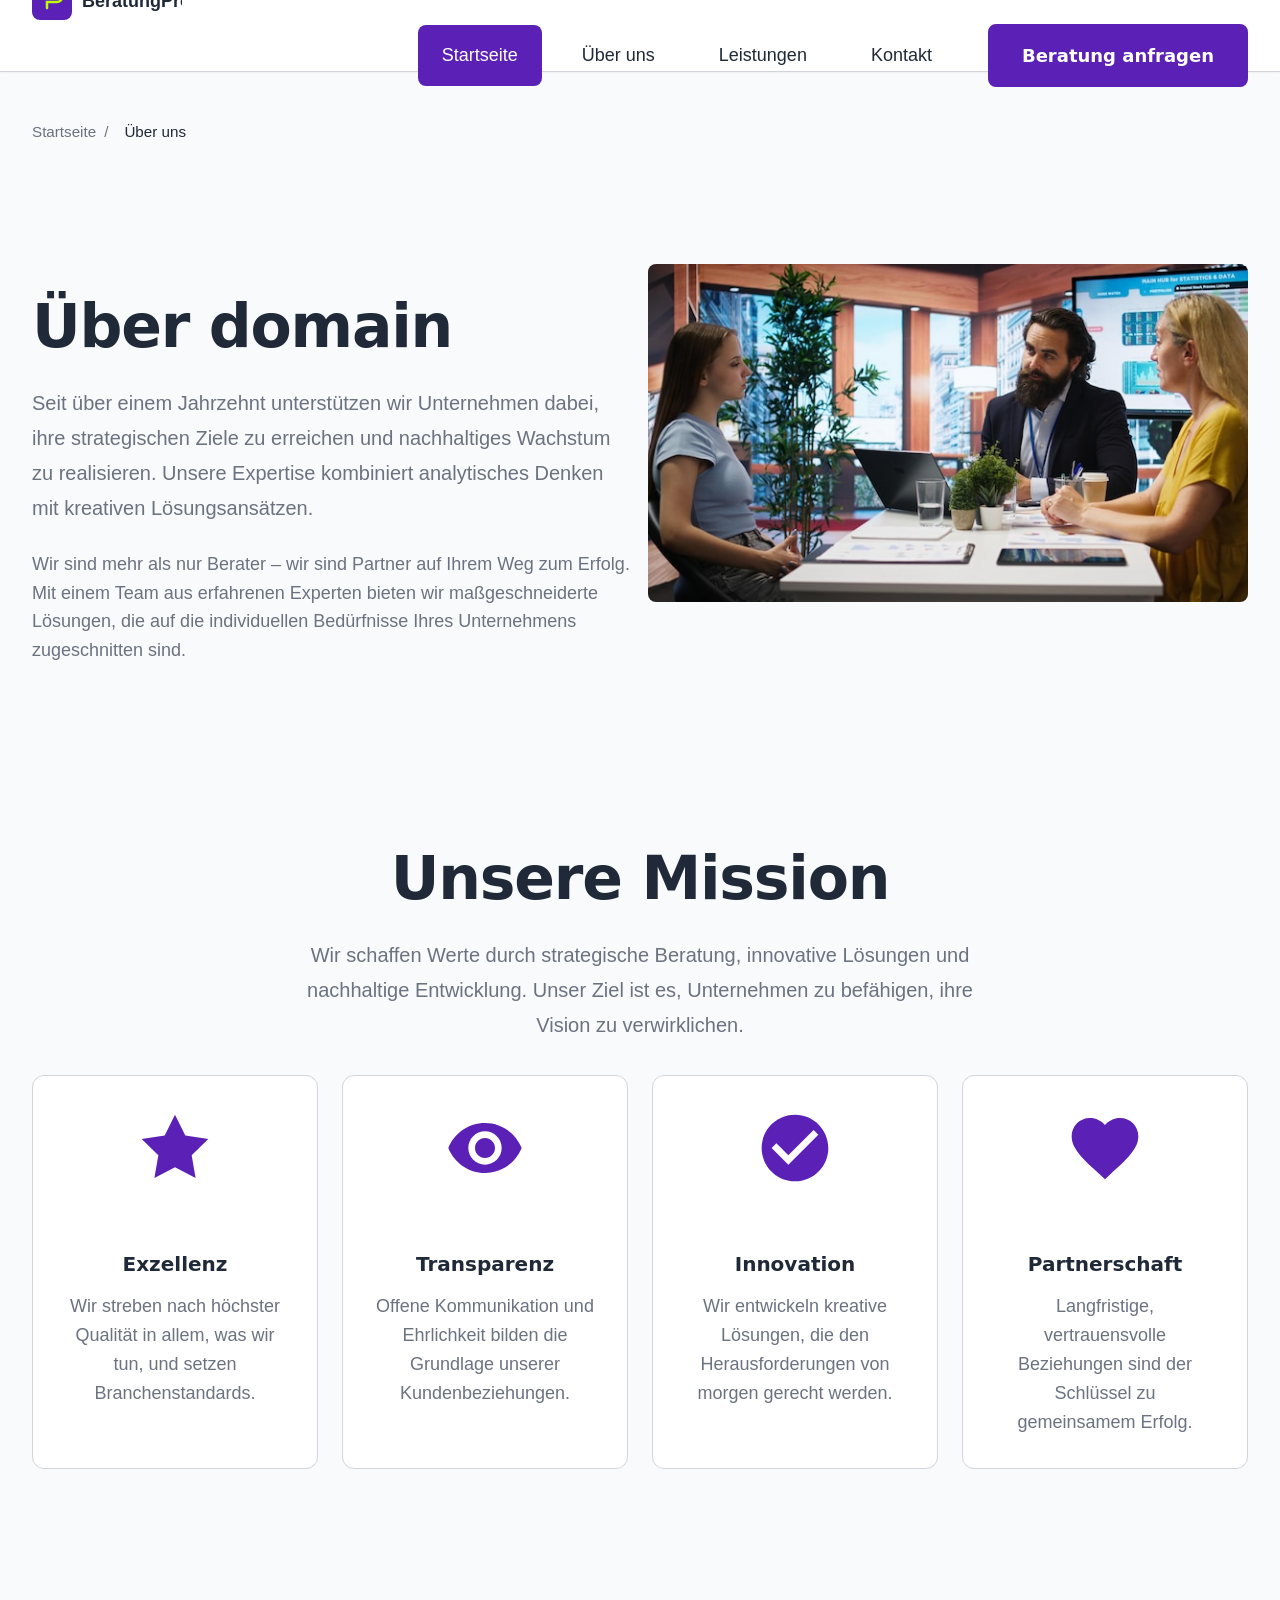
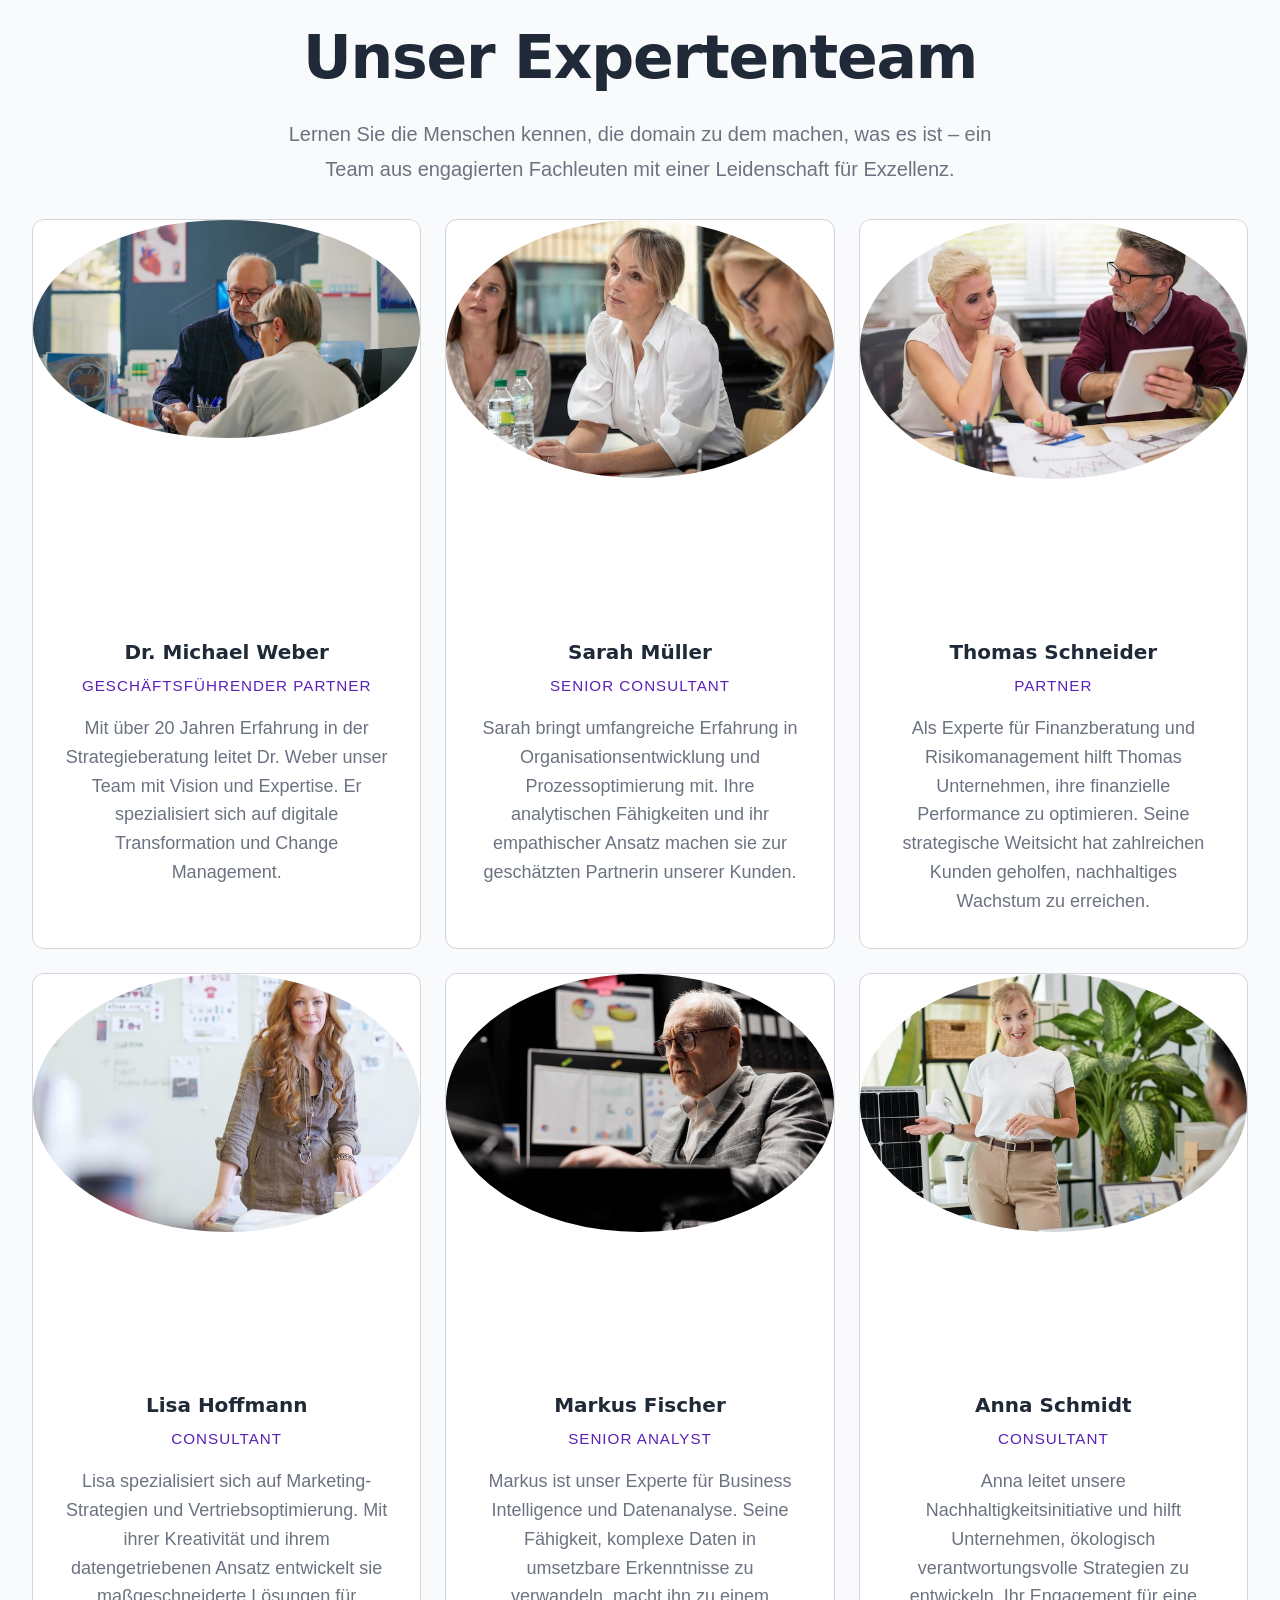
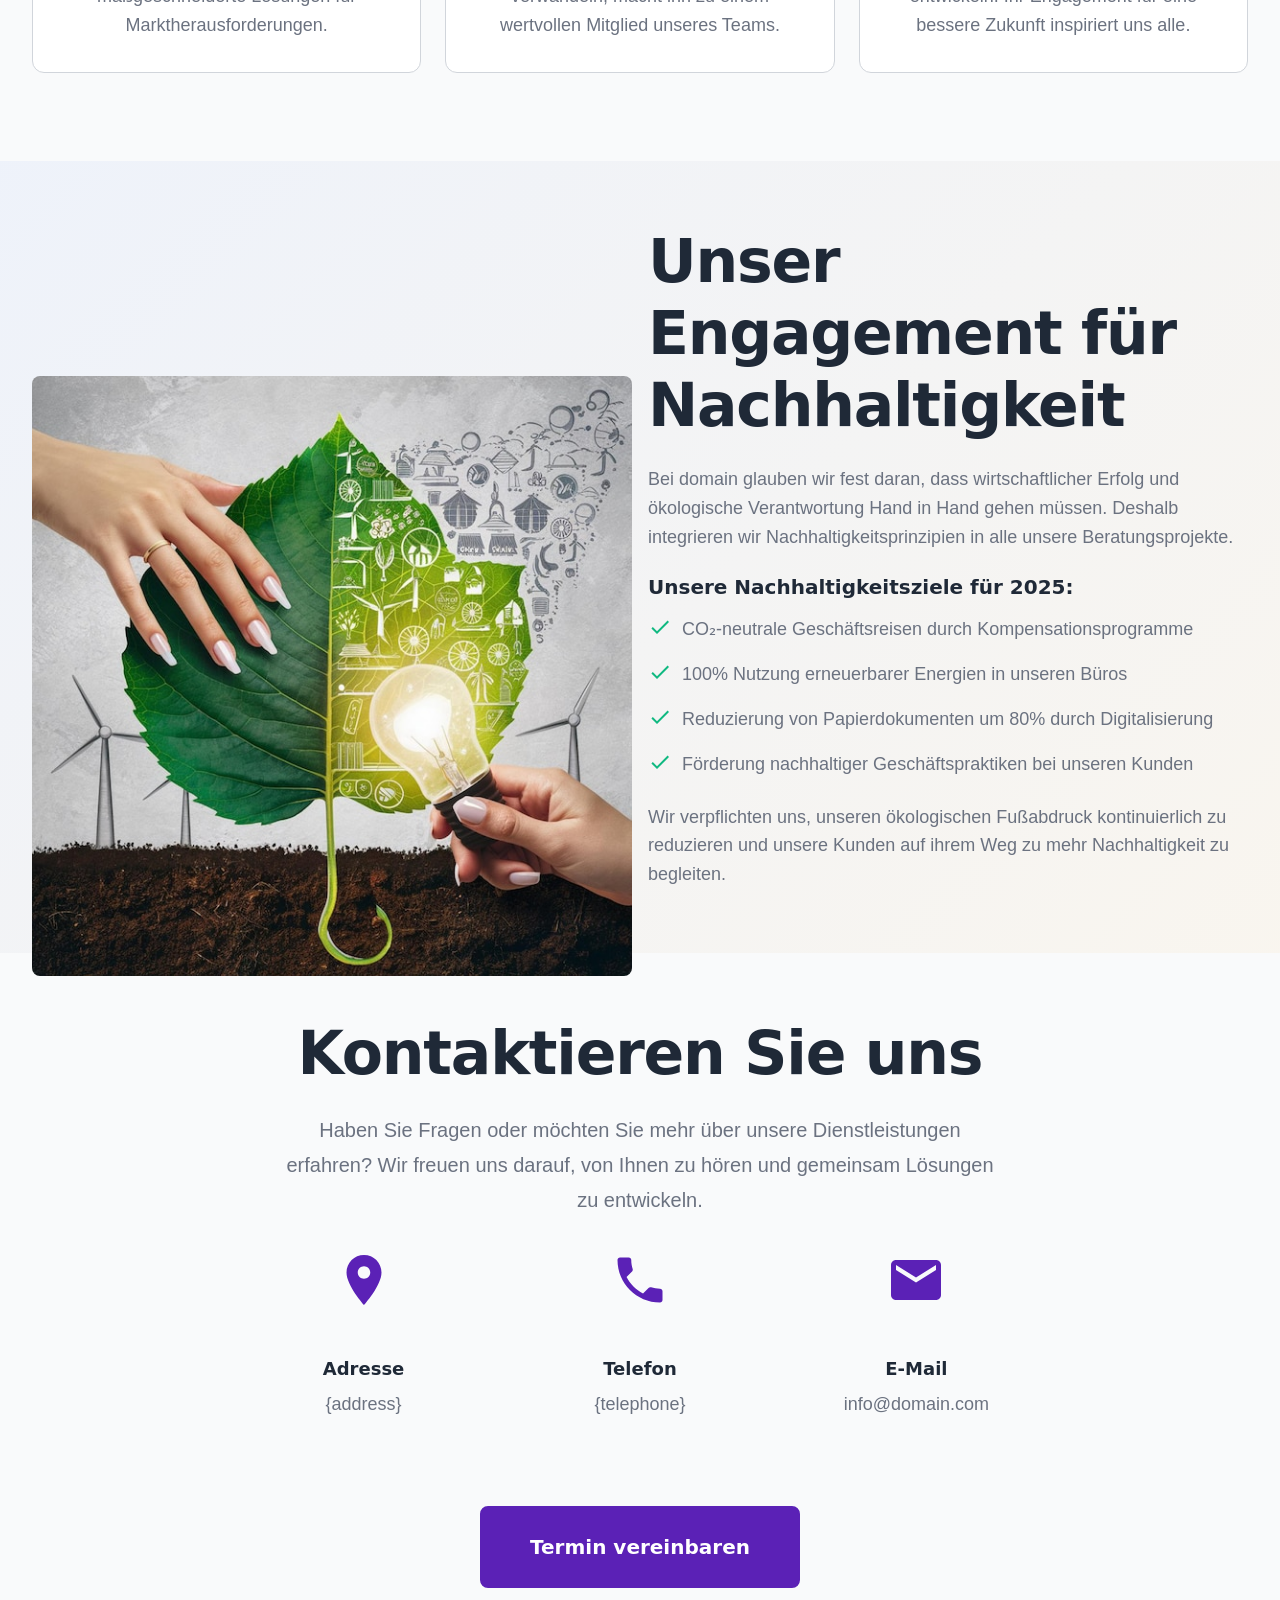
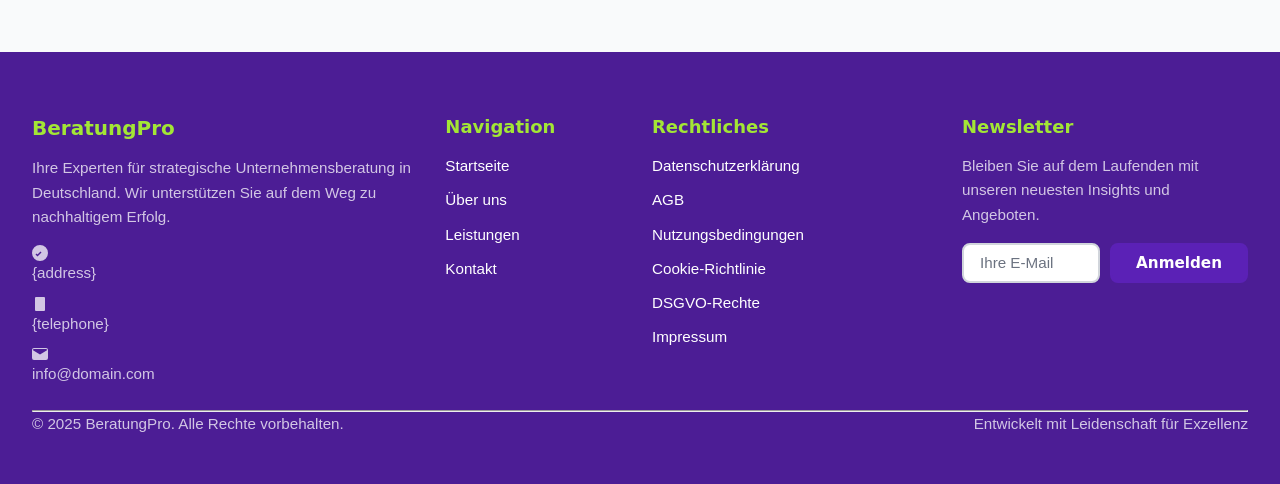
==== commit e652f5f2: "images_replaced" ====
--- a/about.html
+++ b/about.html
@@ -1,6 +1,4 @@
-<!doctype html>
-<html lang="de">
- <head>
+<!DOCTYPE html><html lang="de"><head>
   <meta charset="UTF-8">
   <meta name="viewport" content="width=device-width, initial-scale=1.0">
   <title>Über uns - domain | Professionelle Unternehmensberatung</title>
@@ -21,7 +19,7 @@
     <div class="container">
      <a class="navbar-brand c-logo" href="/"> 
       <svg class="c-logo__img" width="150" height="40" viewBox="0 0 150 40" fill="none" xmlns="http://www.w3.org/2000/svg" aria-label="BeratungPro Logo">
-       <rect width="40" height="40" rx="8" fill="#5B21B6" /> <path d="M15 12h10a5 5 0 0 1 0 10h-10v6" stroke="#BFFF00" stroke-width="2.5" stroke-linecap="round" /> <text x="50" y="27" font-family="Outfit, sans-serif" font-size="18" font-weight="700" fill="#1f2937">BeratungPro</text>
+       <rect width="40" height="40" rx="8" fill="#5B21B6"></rect> <path d="M15 12h10a5 5 0 0 1 0 10h-10v6" stroke="#BFFF00" stroke-width="2.5" stroke-linecap="round"></path> <text x="50" y="27" font-family="Outfit, sans-serif" font-size="18" font-weight="700" fill="#1f2937">BeratungPro</text>
       </svg> 
      </a>
      <button class="c-nav__toggle navbar-toggler border-0" type="button" aria-controls="navbarNav" aria-expanded="false" aria-label="Navigation umschalten"><span class="navbar-toggler-icon"></span></button>
@@ -56,7 +54,7 @@
       </div>
       <div class="col-lg-6" data-aos="fade-left">
        <div class="ratio ratio-4x3">
-        <img src="https://images.unsplash.com/photo-1497366216548-37526070297c?w=800&amp;h=600&amp;fit=crop" alt="Modernes Büro, Geschäftsleute bei Strategiemeeting, professionelle Unternehmensberatung" class="img-fluid" style="object-fit: cover; border-radius: 8px;" loading="lazy" width="800" height="600">
+        <img src="img/107019.jpg" alt="Modernes Büro, Geschäftsleute bei Strategiemeeting, professionelle Unternehmensberatung" class="img-fluid" style="object-fit: cover; border-radius: 8px;" loading="lazy" width="800" height="600">
        </div>
       </div>
      </div>
@@ -75,7 +73,7 @@
        <div class="c-card h-100 d-flex flex-column text-center p-4">
         <div class="ratio ratio-1x1 mx-auto mb-3" style="width: 80px;">
          <svg xmlns="http://www.w3.org/2000/svg" viewBox="0 0 24 24" fill="currentColor" style="color: var(--color-primary);">
-          <path d="M12 2l3.09 6.26L22 9.27l-5 4.87 1.18 6.88L12 17.77l-6.18 3.25L7 14.14 2 9.27l6.91-1.01L12 2z" />
+          <path d="M12 2l3.09 6.26L22 9.27l-5 4.87 1.18 6.88L12 17.77l-6.18 3.25L7 14.14 2 9.27l6.91-1.01L12 2z"></path>
          </svg>
         </div>
         <h3 class="h5 fw-bold mb-3" style="color: var(--color-text-dark);">Exzellenz</h3>
@@ -86,7 +84,7 @@
        <div class="c-card h-100 d-flex flex-column text-center p-4">
         <div class="ratio ratio-1x1 mx-auto mb-3" style="width: 80px;">
          <svg xmlns="http://www.w3.org/2000/svg" viewBox="0 0 24 24" fill="currentColor" style="color: var(--color-primary);">
-          <path d="M12 4.5C7 4.5 2.73 7.61 1 12c1.73 4.39 6 7.5 11 7.5s9.27-3.11 11-7.5c-1.73-4.39-6-7.5-11-7.5zM12 17c-2.76 0-5-2.24-5-5s2.24-5 5-5 5 2.24 5 5-2.24 5-5 5zm0-8c-1.66 0-3 1.34-3 3s1.34 3 3 3 3-1.34 3-3-1.34-3-3-3z" />
+          <path d="M12 4.5C7 4.5 2.73 7.61 1 12c1.73 4.39 6 7.5 11 7.5s9.27-3.11 11-7.5c-1.73-4.39-6-7.5-11-7.5zM12 17c-2.76 0-5-2.24-5-5s2.24-5 5-5 5 2.24 5 5-2.24 5-5 5zm0-8c-1.66 0-3 1.34-3 3s1.34 3 3 3 3-1.34 3-3-1.34-3-3-3z"></path>
          </svg>
         </div>
         <h3 class="h5 fw-bold mb-3" style="color: var(--color-text-dark);">Transparenz</h3>
@@ -97,7 +95,7 @@
        <div class="c-card h-100 d-flex flex-column text-center p-4">
         <div class="ratio ratio-1x1 mx-auto mb-3" style="width: 80px;">
          <svg xmlns="http://www.w3.org/2000/svg" viewBox="0 0 24 24" fill="currentColor" style="color: var(--color-primary);">
-          <path d="M12 2C6.48 2 2 6.48 2 12s4.48 10 10 10 10-4.48 10-10S17.52 2 12 2zm-2 15l-5-5 1.41-1.41L10 14.17l7.59-7.59L19 8l-9 9z" />
+          <path d="M12 2C6.48 2 2 6.48 2 12s4.48 10 10 10 10-4.48 10-10S17.52 2 12 2zm-2 15l-5-5 1.41-1.41L10 14.17l7.59-7.59L19 8l-9 9z"></path>
          </svg>
         </div>
         <h3 class="h5 fw-bold mb-3" style="color: var(--color-text-dark);">Innovation</h3>
@@ -108,7 +106,7 @@
        <div class="c-card h-100 d-flex flex-column text-center p-4">
         <div class="ratio ratio-1x1 mx-auto mb-3" style="width: 80px;">
          <svg xmlns="http://www.w3.org/2000/svg" viewBox="0 0 24 24" fill="currentColor" style="color: var(--color-primary);">
-          <path d="M12 21.35l-1.45-1.32C5.4 15.36 2 12.28 2 8.5 2 5.42 4.42 3 7.5 3c1.74 0 3.41.81 4.5 2.09C13.09 3.81 14.76 3 16.5 3 19.58 3 22 5.42 22 8.5c0 3.78-3.4 6.86-8.55 11.54L12 21.35z" />
+          <path d="M12 21.35l-1.45-1.32C5.4 15.36 2 12.28 2 8.5 2 5.42 4.42 3 7.5 3c1.74 0 3.41.81 4.5 2.09C13.09 3.81 14.76 3 16.5 3 19.58 3 22 5.42 22 8.5c0 3.78-3.4 6.86-8.55 11.54L12 21.35z"></path>
          </svg>
         </div>
         <h3 class="h5 fw-bold mb-3" style="color: var(--color-text-dark);">Partnerschaft</h3>
@@ -130,7 +128,7 @@
       <div class="col-md-6 col-lg-4" data-aos="fade-up" data-aos-delay="100">
        <div class="c-card h-100 d-flex flex-column">
         <div class="ratio ratio-1x1">
-         <img src="https://images.unsplash.com/photo-1560250097-0b93528c311a?w=400&amp;h=400&amp;fit=crop&amp;crop=faces" alt="Dr. Michael Weber, Geschäftsführender Partner, Strategieberatung" class="img-fluid" style="object-fit: cover; border-radius: 50%;" loading="lazy" width="400" height="400">
+         <img src="img/62399.jpg" alt="Dr. Michael Weber, Geschäftsführender Partner, Strategieberatung" class="img-fluid" style="object-fit: cover; border-radius: 50%;" loading="lazy" width="400" height="400">
         </div>
         <div class="p-4 text-center flex-grow-1">
          <h3 class="h5 fw-bold mb-2" style="color: var(--color-text-dark);">Dr. Michael Weber</h3>
@@ -142,7 +140,7 @@
       <div class="col-md-6 col-lg-4" data-aos="fade-up" data-aos-delay="200">
        <div class="c-card h-100 d-flex flex-column">
         <div class="ratio ratio-1x1">
-         <img src="https://images.unsplash.com/photo-1573496359142-b8d87734a5a2?w=400&amp;h=400&amp;fit=crop&amp;crop=faces" alt="Sarah Müller, Senior Consultant, Organisationsentwicklung" class="img-fluid" style="object-fit: cover; border-radius: 50%;" loading="lazy" width="400" height="400">
+         <img src="img/2149332980.jpg" alt="Sarah Müller, Senior Consultant, Organisationsentwicklung" class="img-fluid" style="object-fit: cover; border-radius: 50%;" loading="lazy" width="400" height="400">
         </div>
         <div class="p-4 text-center flex-grow-1">
          <h3 class="h5 fw-bold mb-2" style="color: var(--color-text-dark);">Sarah Müller</h3>
@@ -154,7 +152,7 @@
       <div class="col-md-6 col-lg-4" data-aos="fade-up" data-aos-delay="300">
        <div class="c-card h-100 d-flex flex-column">
         <div class="ratio ratio-1x1">
-         <img src="https://images.unsplash.com/photo-1519085360753-af0119f7cbe7?w=400&amp;h=400&amp;fit=crop&amp;crop=faces" alt="Thomas Schneider, Partner, Finanzberatung" class="img-fluid" style="object-fit: cover; border-radius: 50%;" loading="lazy" width="400" height="400">
+         <img src="img/15330.jpg" alt="Thomas Schneider, Partner, Finanzberatung" class="img-fluid" style="object-fit: cover; border-radius: 50%;" loading="lazy" width="400" height="400">
         </div>
         <div class="p-4 text-center flex-grow-1">
          <h3 class="h5 fw-bold mb-2" style="color: var(--color-text-dark);">Thomas Schneider</h3>
@@ -166,7 +164,7 @@
       <div class="col-md-6 col-lg-4" data-aos="fade-up" data-aos-delay="400">
        <div class="c-card h-100 d-flex flex-column">
         <div class="ratio ratio-1x1">
-         <img src="https://images.unsplash.com/photo-1580489944761-15a19d654956?w=400&amp;h=400&amp;fit=crop&amp;crop=faces" alt="Lisa Hoffmann, Consultant, Marketing und Vertrieb" class="img-fluid" style="object-fit: cover; border-radius: 50%;" loading="lazy" width="400" height="400">
+         <img src="img/335303.jpg" alt="Lisa Hoffmann, Consultant, Marketing und Vertrieb" class="img-fluid" style="object-fit: cover; border-radius: 50%;" loading="lazy" width="400" height="400">
         </div>
         <div class="p-4 text-center flex-grow-1">
          <h3 class="h5 fw-bold mb-2" style="color: var(--color-text-dark);">Lisa Hoffmann</h3>
@@ -178,7 +176,7 @@
       <div class="col-md-6 col-lg-4" data-aos="fade-up" data-aos-delay="500">
        <div class="c-card h-100 d-flex flex-column">
         <div class="ratio ratio-1x1">
-         <img src="https://images.unsplash.com/photo-1472099645785-5658abf4ff4e?w=400&amp;h=400&amp;fit=crop&amp;crop=faces" alt="Markus Fischer, Senior Analyst, Datenanalyse" class="img-fluid" style="object-fit: cover; border-radius: 50%;" loading="lazy" width="400" height="400">
+         <img src="img/74988.jpg" alt="Markus Fischer, Senior Analyst, Datenanalyse" class="img-fluid" style="object-fit: cover; border-radius: 50%;" loading="lazy" width="400" height="400">
         </div>
         <div class="p-4 text-center flex-grow-1">
          <h3 class="h5 fw-bold mb-2" style="color: var(--color-text-dark);">Markus Fischer</h3>
@@ -190,7 +188,7 @@
       <div class="col-md-6 col-lg-4" data-aos="fade-up" data-aos-delay="600">
        <div class="c-card h-100 d-flex flex-column">
         <div class="ratio ratio-1x1">
-         <img src="https://images.unsplash.com/photo-1594744803329-e58b31de8bf5?w=400&amp;h=400&amp;fit=crop&amp;crop=faces" alt="Anna Schmidt, Consultant, Nachhaltigkeit" class="img-fluid" style="object-fit: cover; border-radius: 50%;" loading="lazy" width="400" height="400">
+         <img src="img/49982.jpg" alt="Anna Schmidt, Consultant, Nachhaltigkeit" class="img-fluid" style="object-fit: cover; border-radius: 50%;" loading="lazy" width="400" height="400">
         </div>
         <div class="p-4 text-center flex-grow-1">
          <h3 class="h5 fw-bold mb-2" style="color: var(--color-text-dark);">Anna Schmidt</h3>
@@ -207,7 +205,7 @@
      <div class="row align-items-center">
       <div class="col-lg-6 mb-4 mb-lg-0" data-aos="fade-right">
        <div class="ratio ratio-16x9">
-        <img src="https://images.unsplash.com/photo-1542601906990-b4d3fb778b09?w=800&amp;h=450&amp;fit=crop" alt="Nachhaltigkeit, grüne Energie, Umweltschutz, erneuerbare Ressourcen" class="img-fluid" style="object-fit: cover; border-radius: 8px;" loading="lazy" width="800" height="450">
+        <img src="img/3455.jpg" alt="Nachhaltigkeit, grüne Energie, Umweltschutz, erneuerbare Ressourcen" class="img-fluid" style="object-fit: cover; border-radius: 8px;" loading="lazy" width="800" height="450">
        </div>
       </div>
       <div class="col-lg-6" data-aos="fade-left">
@@ -218,25 +216,25 @@
         <ul class="list-unstyled">
          <li class="mb-3 d-flex align-items-start">
           <svg xmlns="http://www.w3.org/2000/svg" width="24" height="24" viewBox="0 0 24 24" fill="currentColor" class="flex-shrink-0 me-2" style="color: var(--color-success);">
-           <path d="M9 16.17L4.83 12l-1.42 1.41L9 19 21 7l-1.41-1.41z" />
+           <path d="M9 16.17L4.83 12l-1.42 1.41L9 19 21 7l-1.41-1.41z"></path>
           </svg>
           <span style="color: var(--color-text-light);">CO₂-neutrale Geschäftsreisen durch Kompensationsprogramme</span>
          </li>
          <li class="mb-3 d-flex align-items-start">
           <svg xmlns="http://www.w3.org/2000/svg" width="24" height="24" viewBox="0 0 24 24" fill="currentColor" class="flex-shrink-0 me-2" style="color: var(--color-success);">
-           <path d="M9 16.17L4.83 12l-1.42 1.41L9 19 21 7l-1.41-1.41z" />
+           <path d="M9 16.17L4.83 12l-1.42 1.41L9 19 21 7l-1.41-1.41z"></path>
           </svg>
           <span style="color: var(--color-text-light);">100% Nutzung erneuerbarer Energien in unseren Büros</span>
          </li>
          <li class="mb-3 d-flex align-items-start">
           <svg xmlns="http://www.w3.org/2000/svg" width="24" height="24" viewBox="0 0 24 24" fill="currentColor" class="flex-shrink-0 me-2" style="color: var(--color-success);">
-           <path d="M9 16.17L4.83 12l-1.42 1.41L9 19 21 7l-1.41-1.41z" />
+           <path d="M9 16.17L4.83 12l-1.42 1.41L9 19 21 7l-1.41-1.41z"></path>
           </svg>
           <span style="color: var(--color-text-light);">Reduzierung von Papierdokumenten um 80% durch Digitalisierung</span>
          </li>
          <li class="mb-3 d-flex align-items-start">
           <svg xmlns="http://www.w3.org/2000/svg" width="24" height="24" viewBox="0 0 24 24" fill="currentColor" class="flex-shrink-0 me-2" style="color: var(--color-success);">
-           <path d="M9 16.17L4.83 12l-1.42 1.41L9 19 21 7l-1.41-1.41z" />
+           <path d="M9 16.17L4.83 12l-1.42 1.41L9 19 21 7l-1.41-1.41z"></path>
           </svg>
           <span style="color: var(--color-text-light);">Förderung nachhaltiger Geschäftspraktiken bei unseren Kunden</span>
          </li>
@@ -258,7 +256,7 @@
          <div class="p-4">
           <div class="ratio ratio-1x1 mx-auto mb-3" style="width: 60px;">
            <svg xmlns="http://www.w3.org/2000/svg" viewBox="0 0 24 24" fill="currentColor" style="color: var(--color-primary);">
-            <path d="M12 2C8.13 2 5 5.13 5 9c0 5.25 7 13 7 13s7-7.75 7-13c0-3.87-3.13-7-7-7zm0 9.5c-1.38 0-2.5-1.12-2.5-2.5s1.12-2.5 2.5-2.5 2.5 1.12 2.5 2.5-1.12 2.5-2.5 2.5z" />
+            <path d="M12 2C8.13 2 5 5.13 5 9c0 5.25 7 13 7 13s7-7.75 7-13c0-3.87-3.13-7-7-7zm0 9.5c-1.38 0-2.5-1.12-2.5-2.5s1.12-2.5 2.5-2.5 2.5 1.12 2.5 2.5-1.12 2.5-2.5 2.5z"></path>
            </svg>
           </div>
           <h3 class="h6 fw-bold mb-2" style="color: var(--color-text-dark);">Adresse</h3>
@@ -269,7 +267,7 @@
          <div class="p-4">
           <div class="ratio ratio-1x1 mx-auto mb-3" style="width: 60px;">
            <svg xmlns="http://www.w3.org/2000/svg" viewBox="0 0 24 24" fill="currentColor" style="color: var(--color-primary);">
-            <path d="M6.62 10.79c1.44 2.83 3.76 5.14 6.59 6.59l2.2-2.2c.27-.27.67-.36 1.02-.24 1.12.37 2.33.57 3.57.57.55 0 1 .45 1 1V20c0 .55-.45 1-1 1-9.39 0-17-7.61-17-17 0-.55.45-1 1-1h3.5c.55 0 1 .45 1 1 0 1.25.2 2.45.57 3.57.11.35.03.74-.25 1.02l-2.2 2.2z" />
+            <path d="M6.62 10.79c1.44 2.83 3.76 5.14 6.59 6.59l2.2-2.2c.27-.27.67-.36 1.02-.24 1.12.37 2.33.57 3.57.57.55 0 1 .45 1 1V20c0 .55-.45 1-1 1-9.39 0-17-7.61-17-17 0-.55.45-1 1-1h3.5c.55 0 1 .45 1 1 0 1.25.2 2.45.57 3.57.11.35.03.74-.25 1.02l-2.2 2.2z"></path>
            </svg>
           </div>
           <h3 class="h6 fw-bold mb-2" style="color: var(--color-text-dark);">Telefon</h3>
@@ -280,7 +278,7 @@
          <div class="p-4">
           <div class="ratio ratio-1x1 mx-auto mb-3" style="width: 60px;">
            <svg xmlns="http://www.w3.org/2000/svg" viewBox="0 0 24 24" fill="currentColor" style="color: var(--color-primary);">
-            <path d="M20 4H4c-1.1 0-1.99.9-1.99 2L2 18c0 1.1.9 2 2 2h16c1.1 0 2-.9 2-2V6c0-1.1-.9-2-2-2zm0 4l-8 5-8-5V6l8 5 8-5v2z" />
+            <path d="M20 4H4c-1.1 0-1.99.9-1.99 2L2 18c0 1.1.9 2 2 2h16c1.1 0 2-.9 2-2V6c0-1.1-.9-2-2-2zm0 4l-8 5-8-5V6l8 5 8-5v2z"></path>
            </svg>
           </div>
           <h3 class="h6 fw-bold mb-2" style="color: var(--color-text-dark);">E-Mail</h3>
@@ -303,19 +301,19 @@
       <div class="small text-light-emphasis">
        <p class="mb-2">
         <svg width="16" height="16" viewBox="0 0 16 16" fill="currentColor" class="me-2">
-         <path d="M8 0a8 8 0 1 0 0 16A8 8 0 0 0 8 0zM5.5 11.5l-2-2 1-1 1 1 3-3 1 1-4 4z" />
+         <path d="M8 0a8 8 0 1 0 0 16A8 8 0 0 0 8 0zM5.5 11.5l-2-2 1-1 1 1 3-3 1 1-4 4z"></path>
         </svg>
         {address}
        </p>
        <p class="mb-2">
         <svg width="16" height="16" viewBox="0 0 16 16" fill="currentColor" class="me-2">
-         <path d="M3 2a1 1 0 0 1 1-1h8a1 1 0 0 1 1 1v12a1 1 0 0 1-1 1H4a1 1 0 0 1-1-1V2z" />
+         <path d="M3 2a1 1 0 0 1 1-1h8a1 1 0 0 1 1 1v12a1 1 0 0 1-1 1H4a1 1 0 0 1-1-1V2z"></path>
         </svg>
         {telephone}
        </p>
        <p class="mb-0">
         <svg width="16" height="16" viewBox="0 0 16 16" fill="currentColor" class="me-2">
-         <path d="M0 4a2 2 0 0 1 2-2h12a2 2 0 0 1 2 2v8a2 2 0 0 1-2 2H2a2 2 0 0 1-2-2V4zm2-1a1 1 0 0 0-1 1v.217l7 4.2 7-4.2V4a1 1 0 0 0-1-1H2z" />
+         <path d="M0 4a2 2 0 0 1 2-2h12a2 2 0 0 1 2 2v8a2 2 0 0 1-2 2H2a2 2 0 0 1-2-2V4zm2-1a1 1 0 0 0-1 1v.217l7 4.2 7-4.2V4a1 1 0 0 0-1-1H2z"></path>
         </svg>
         info@domain.com
        </p>
@@ -361,6 +359,6 @@
     </div>
    </div>
   </footer>
-  <script src="script.js" defer></script>
- </body>
-</html>+  <script src="script.js" defer=""></script>
+ 
+</body></html>
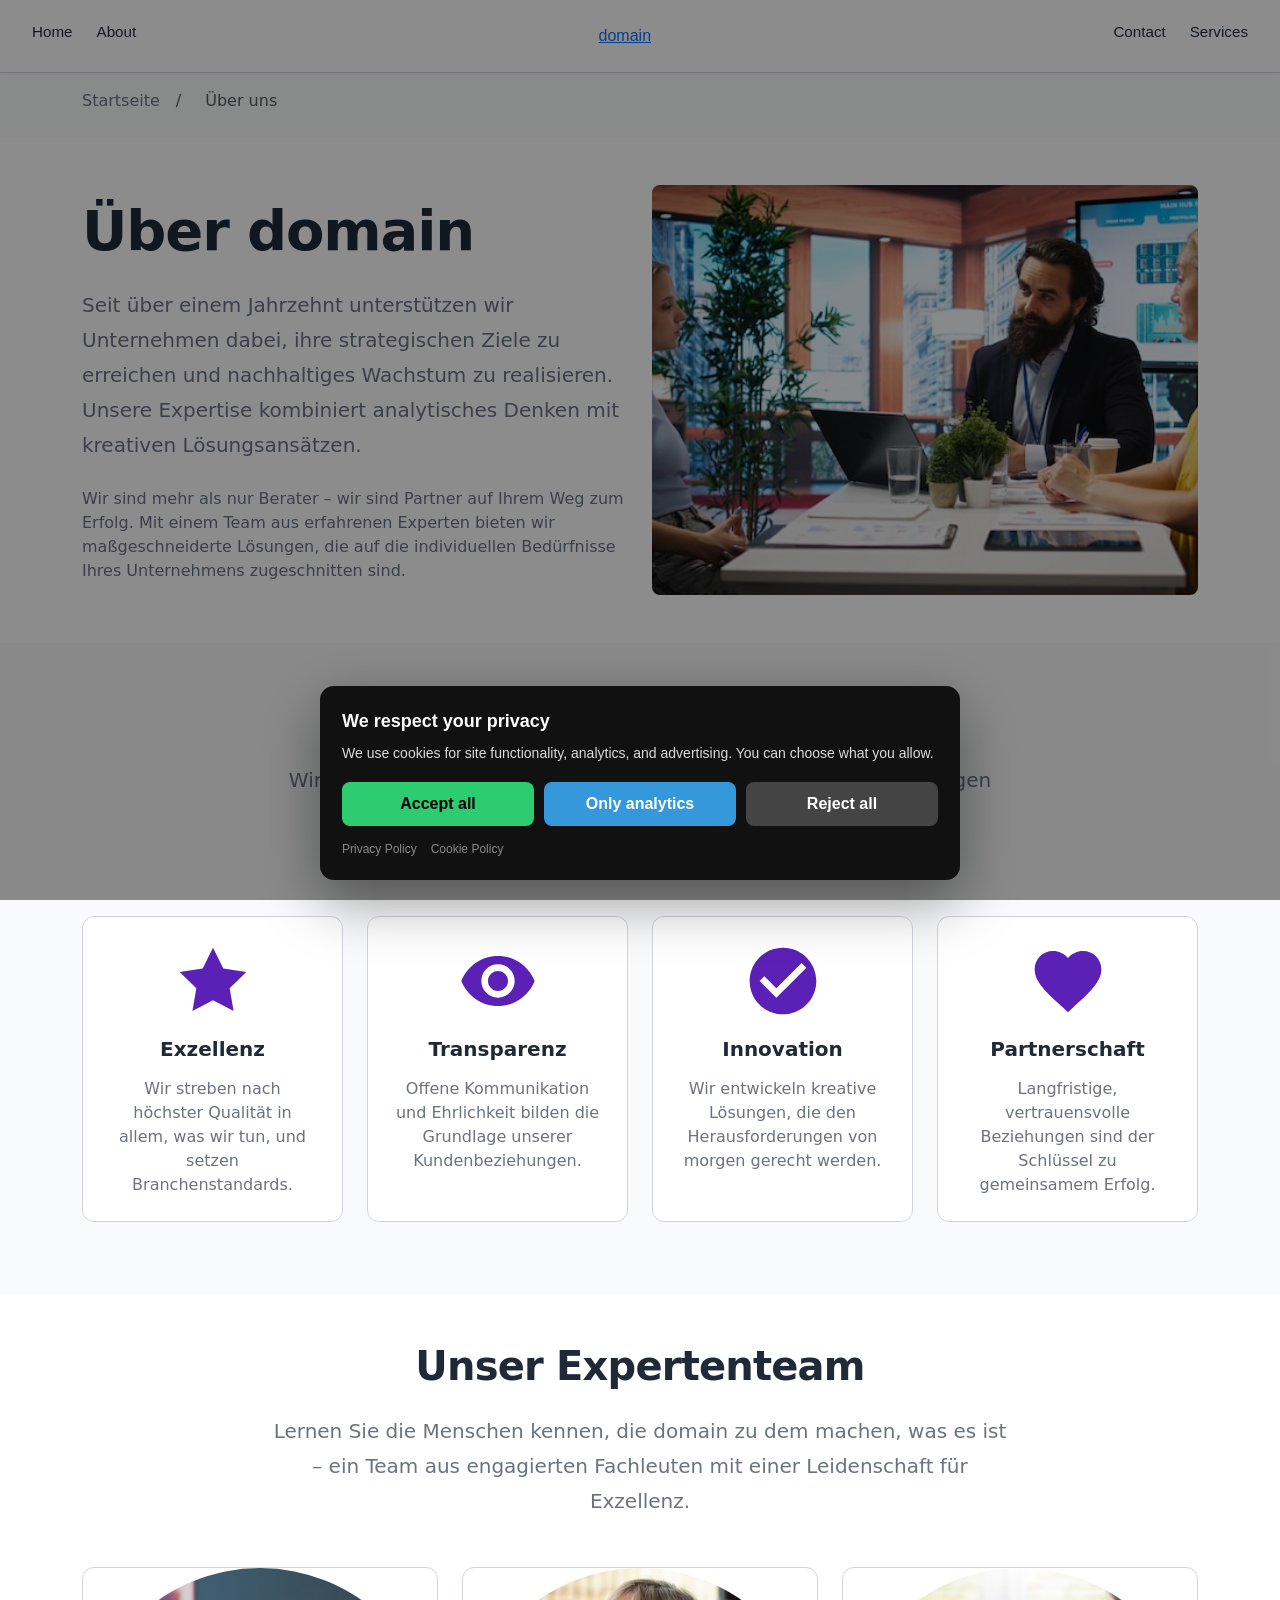
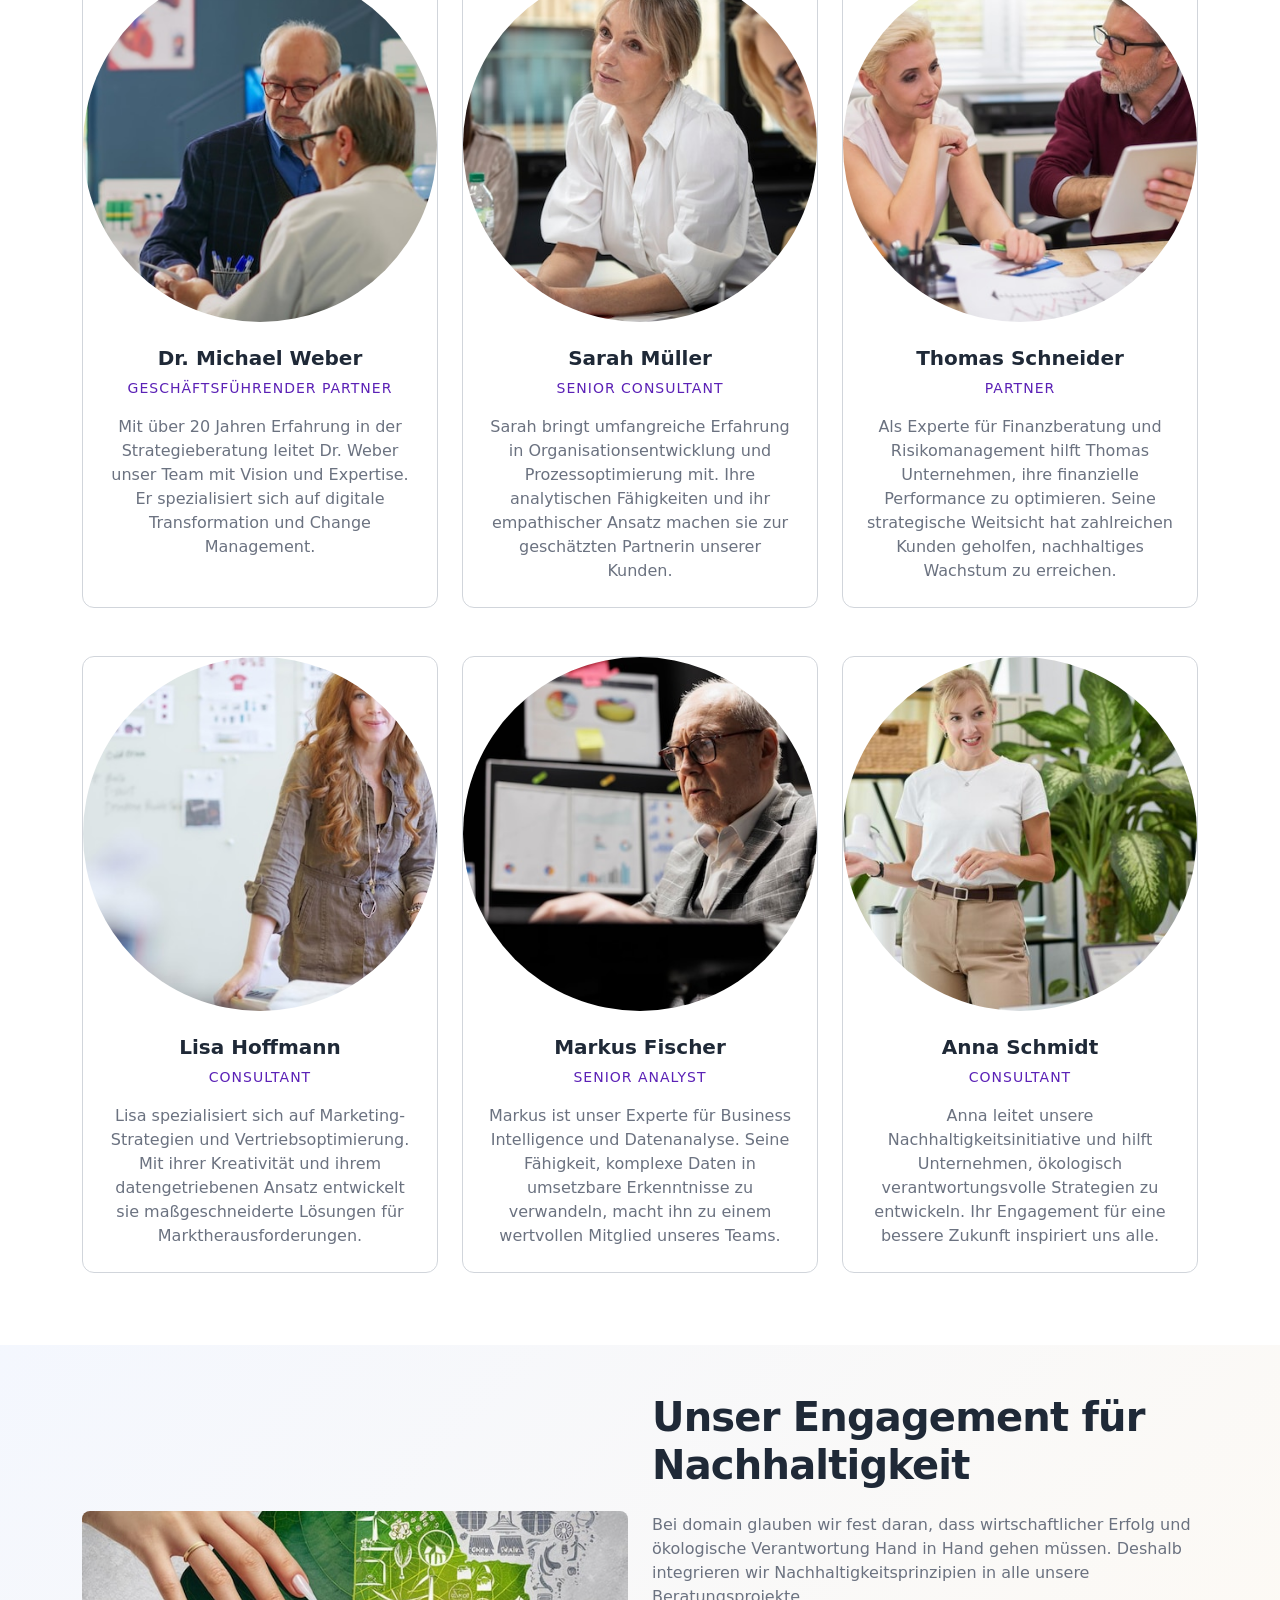
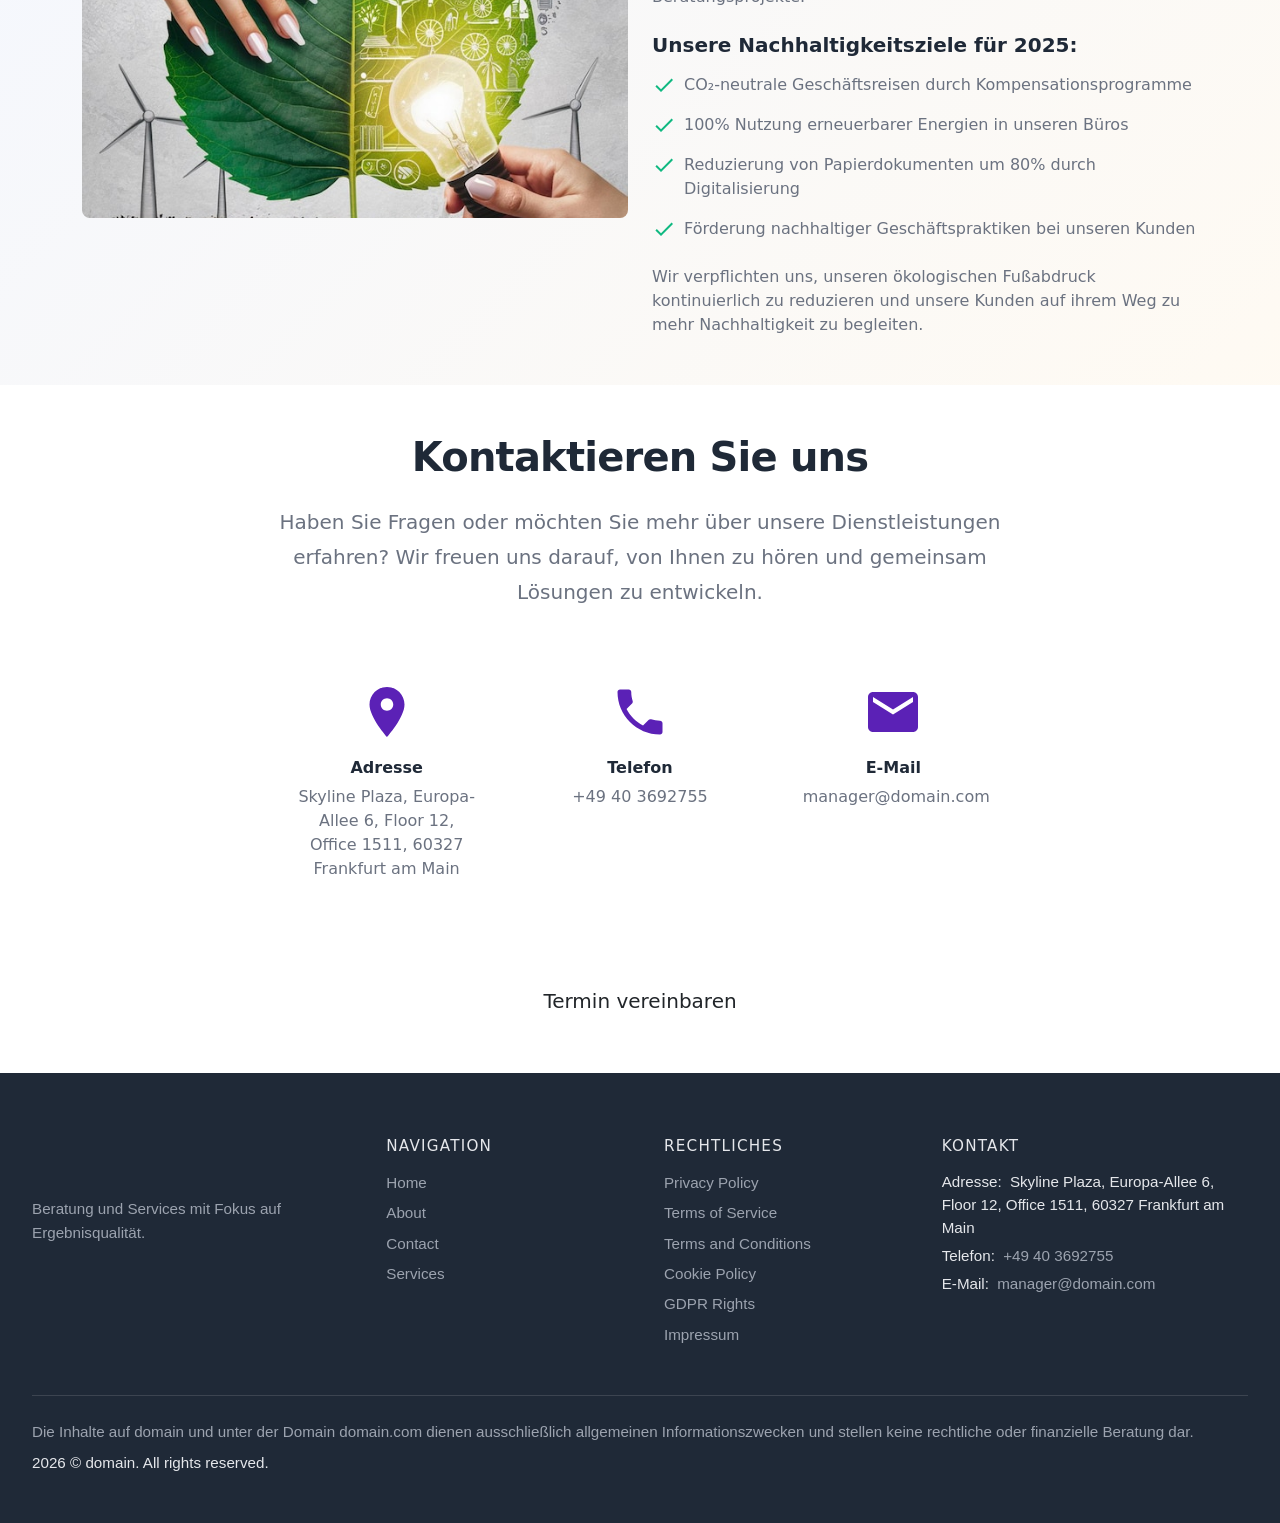
==== commit 3289fade: "AI Audit" ====
--- a/about.html
+++ b/about.html
@@ -1,4 +1,70 @@
 <!DOCTYPE html><html lang="de"><head>
+<script type="application/ld+json">
+{
+  "@context": "https://schema.org",
+  "@graph": [
+    {
+      "@type": "Organization",
+      "@id": "https://domain.com/#org",
+      "name": "domain",
+      "url": "https://domain.com",
+      "email": "manager@domain.com",
+      "telephone": "+49 40 3692755",
+      "address": {
+        "@type": "PostalAddress",
+        "streetAddress": "Skyline Plaza, Europa-Allee 6, Floor 12, Office 1511, 60327 Frankfurt am Main"
+      },
+      "contactPoint": {
+        "@type": "ContactPoint",
+        "contactType": "customer support",
+        "email": "manager@domain.com",
+        "telephone": "+49 40 3692755"
+      }
+    },
+    {
+      "@type": "WebSite",
+      "@id": "https://domain.com/#website",
+      "url": "https://domain.com",
+      "name": "domain",
+      "publisher": {
+        "@id": "https://domain.com/#org"
+      }
+    },
+    {
+      "@type": "WebPage",
+      "@id": "https://domain.com/about.html#webpage",
+      "url": "https://domain.com/about.html",
+      "name": "Über uns - domain | Professionelle Unternehmensberatung",
+      "isPartOf": {
+        "@id": "https://domain.com/#website"
+      },
+      "about": {
+        "@id": "https://domain.com/#org"
+      },
+      "inLanguage": "de",
+      "description": "Erfahren Sie mehr über domain - Ihr vertrauenswürdiger Partner für strategische Unternehmensberatung in Deutschland. Lernen Sie unser Team und unsere Werte kennen."
+    },
+    {
+      "@type": "BreadcrumbList",
+      "@id": "https://domain.com/about.html#breadcrumbs",
+      "itemListElement": [
+        {
+          "@type": "ListItem",
+          "position": 1,
+          "name": "Startseite",
+          "item": "https://domain.com"
+        },
+        {
+          "@type": "ListItem",
+          "position": 2,
+          "name": "About.Html",
+          "item": "https://domain.com/about.html"
+        }
+      ]
+    }
+  ]
+}
+</script>
   <meta charset="UTF-8">
   <meta name="viewport" content="width=device-width, initial-scale=1.0">
   <title>Über uns - domain | Professionelle Unternehmensberatung</title>
@@ -12,29 +78,40 @@
   <link rel="stylesheet" href="style.css">
   <link rel="icon" type="image/png" href="/favicon.png">
   <link rel="apple-touch-icon" href="/apple-touch-icon.png">
- </head>
+   <link rel="stylesheet" href="https://cdn.jsdelivr.net/npm/bootstrap@5.3.3/dist/css/bootstrap.min.css" integrity="sha384-QWTKZyjpPEjISv5WaRU9OFeRpok6YctnYmDr5pNlyT2bRjXh0JMhjY6hW+ALEwIH" crossorigin="anonymous">
+  <link rel="stylesheet" href="https://unpkg.com/aos@2.3.4/dist/aos.css">
+<link rel="stylesheet" href="./header-footer.css">
+<link rel="stylesheet" href="./consent.css">
+<script src="./consent.js"></script>
+</head>
  <body>
-  <header class="l-header">
-   <nav class="c-nav navbar navbar-expand-lg navbar-light bg-white sticky-top border-bottom" aria-label="Hauptnavigation">
-    <div class="container">
-     <a class="navbar-brand c-logo" href="/"> 
-      <svg class="c-logo__img" width="150" height="40" viewBox="0 0 150 40" fill="none" xmlns="http://www.w3.org/2000/svg" aria-label="BeratungPro Logo">
-       <rect width="40" height="40" rx="8" fill="#5B21B6"></rect> <path d="M15 12h10a5 5 0 0 1 0 10h-10v6" stroke="#BFFF00" stroke-width="2.5" stroke-linecap="round"></path> <text x="50" y="27" font-family="Outfit, sans-serif" font-size="18" font-weight="700" fill="#1f2937">BeratungPro</text>
-      </svg> 
-     </a>
-     <button class="c-nav__toggle navbar-toggler border-0" type="button" aria-controls="navbarNav" aria-expanded="false" aria-label="Navigation umschalten"><span class="navbar-toggler-icon"></span></button>
-     <div class="collapse navbar-collapse" id="navbarNav">
-      <ul class="c-nav__list navbar-nav ms-auto align-items-lg-center">
-       <li class="c-nav__item nav-item"><a class="nav-link active" aria-current="page" href="/">Startseite</a></li>
-       <li class="c-nav__item nav-item"><a class="nav-link" href="about.html">Über uns</a></li>
-       <li class="c-nav__item nav-item"><a class="nav-link" href="services.html">Leistungen</a></li>
-       <li class="c-nav__item nav-item"><a class="nav-link" href="contact.html">Kontakt</a></li>
-       <li class="c-nav__item nav-item ms-lg-3"><a class="c-button c-button--primary btn btn-primary" href="contact.html">Beratung anfragen</a></li>
+<header class="dr-header" data-dr-variant="v2">
+  <div class="dr-header-inner">
+    <nav class="dr-nav dr-nav-left" aria-label="Primary navigation left">
+      <ul class="dr-nav-list">
+        <li class="dr-nav-item"><a class="dr-nav-link" href="./index.html">Home</a></li><li class="dr-nav-item"><a class="dr-nav-link" href="./about.html">About</a></li>
       </ul>
-     </div>
-    </div>
-   </nav>
-  </header>
+    </nav>
+
+    <a class="dr-logo dr-logo-center" href="./index.html" aria-label="domain">domain</a>
+
+    <nav class="dr-nav dr-nav-right" aria-label="Primary navigation right">
+      <ul class="dr-nav-list">
+        <li class="dr-nav-item"><a class="dr-nav-link" href="./contact.html">Contact</a></li><li class="dr-nav-item"><a class="dr-nav-link" href="./services.html">Services</a></li>
+      </ul>
+    </nav>
+
+    <button class="dr-burger" type="button" aria-label="Toggle menu" aria-expanded="false" aria-controls="dr-mobile-menu">
+      <span></span><span></span><span></span>
+    </button>
+  </div>
+</header>
+<nav class="dr-mobile-menu" id="dr-mobile-menu" aria-label="Mobile navigation">
+  <ul class="dr-mobile-nav-list">
+    <li class="dr-nav-item"><a class="dr-nav-link" href="./index.html">Home</a></li><li class="dr-nav-item"><a class="dr-nav-link" href="./about.html">About</a></li><li class="dr-nav-item"><a class="dr-nav-link" href="./contact.html">Contact</a></li><li class="dr-nav-item"><a class="dr-nav-link" href="./services.html">Services</a></li>
+  </ul>
+</nav>
+
   <main>
    <nav aria-label="breadcrumb" class="py-3" style="background-color: var(--color-bg-light);">
     <div class="container">
@@ -260,7 +337,7 @@
            </svg>
           </div>
           <h3 class="h6 fw-bold mb-2" style="color: var(--color-text-dark);">Adresse</h3>
-          <p style="color: var(--color-text-light);">{address}</p>
+          <p style="color: var(--color-text-light);">Skyline Plaza, Europa-Allee 6, Floor 12, Office 1511, 60327 Frankfurt am Main</p>
          </div>
         </div>
         <div class="col-md-4">
@@ -271,7 +348,7 @@
            </svg>
           </div>
           <h3 class="h6 fw-bold mb-2" style="color: var(--color-text-dark);">Telefon</h3>
-          <p style="color: var(--color-text-light);">{telephone}</p>
+          <p style="color: var(--color-text-light);">+49 40 3692755</p>
          </div>
         </div>
         <div class="col-md-4">
@@ -282,7 +359,7 @@
            </svg>
           </div>
           <h3 class="h6 fw-bold mb-2" style="color: var(--color-text-dark);">E-Mail</h3>
-          <p style="color: var(--color-text-light);">info@domain.com</p>
+          <p style="color: var(--color-text-light);">manager@domain.com</p>
          </div>
         </div>
        </div>
@@ -292,73 +369,58 @@
     </div>
    </section>
   </main>
-  <footer class="l-footer bg-dark text-light py-5">
-   <div class="container">
-    <div class="row g-4">
-     <div class="col-lg-4">
-      <h3 class="h5 fw-bold mb-3">BeratungPro</h3>
-      <p class="small text-light-emphasis mb-3">Ihre Experten für strategische Unternehmensberatung in Deutschland. Wir unterstützen Sie auf dem Weg zu nachhaltigem Erfolg.</p>
-      <div class="small text-light-emphasis">
-       <p class="mb-2">
-        <svg width="16" height="16" viewBox="0 0 16 16" fill="currentColor" class="me-2">
-         <path d="M8 0a8 8 0 1 0 0 16A8 8 0 0 0 8 0zM5.5 11.5l-2-2 1-1 1 1 3-3 1 1-4 4z"></path>
-        </svg>
-        {address}
-       </p>
-       <p class="mb-2">
-        <svg width="16" height="16" viewBox="0 0 16 16" fill="currentColor" class="me-2">
-         <path d="M3 2a1 1 0 0 1 1-1h8a1 1 0 0 1 1 1v12a1 1 0 0 1-1 1H4a1 1 0 0 1-1-1V2z"></path>
-        </svg>
-        {telephone}
-       </p>
-       <p class="mb-0">
-        <svg width="16" height="16" viewBox="0 0 16 16" fill="currentColor" class="me-2">
-         <path d="M0 4a2 2 0 0 1 2-2h12a2 2 0 0 1 2 2v8a2 2 0 0 1-2 2H2a2 2 0 0 1-2-2V4zm2-1a1 1 0 0 0-1 1v.217l7 4.2 7-4.2V4a1 1 0 0 0-1-1H2z"></path>
-        </svg>
-        info@domain.com
-       </p>
-      </div>
-     </div>
-     <div class="col-6 col-lg-2">
-      <h4 class="h6 fw-bold mb-3">Navigation</h4>
-      <ul class="list-unstyled small">
-       <li class="mb-2"><a href="/" class="text-light-emphasis text-decoration-none">Startseite</a></li>
-       <li class="mb-2"><a href="about.html" class="text-light-emphasis text-decoration-none">Über uns</a></li>
-       <li class="mb-2"><a href="services.html" class="text-light-emphasis text-decoration-none">Leistungen</a></li>
-       <li class="mb-2"><a href="contact.html" class="text-light-emphasis text-decoration-none">Kontakt</a></li>
-      </ul>
-     </div>
-     <div class="col-6 col-lg-3">
-      <h4 class="h6 fw-bold mb-3">Rechtliches</h4>
-      <ul class="list-unstyled small">
-       <li class="mb-2"><a href="privacy.html" class="text-light-emphasis text-decoration-none">Datenschutzerklärung</a></li>
-       <li class="mb-2"><a href="terms_and_conditions.html" class="text-light-emphasis text-decoration-none">AGB</a></li>
-       <li class="mb-2"><a href="terms_of_services.html" class="text-light-emphasis text-decoration-none">Nutzungsbedingungen</a></li>
-       <li class="mb-2"><a href="cookie_policy.html" class="text-light-emphasis text-decoration-none">Cookie-Richtlinie</a></li>
-       <li class="mb-2"><a href="gdpr-rights.html" class="text-light-emphasis text-decoration-none">DSGVO-Rechte</a></li>
-       <li class="mb-2"><a href="impressum.html" class="text-light-emphasis text-decoration-none">Impressum</a></li>
-      </ul>
-     </div>
-     <div class="col-lg-3">
-      <h4 class="h6 fw-bold mb-3">Newsletter</h4>
-      <p class="small text-light-emphasis mb-3">Bleiben Sie auf dem Laufenden mit unseren neuesten Insights und Angeboten.</p>
-      <form class="d-flex gap-2">
-       <input type="email" class="form-control form-control-sm" placeholder="Ihre E-Mail" aria-label="E-Mail für Newsletter">
-       <button type="submit" class="btn btn-primary btn-sm">Anmelden</button>
-      </form>
-     </div>
-    </div>
-    <hr class="my-4 border-secondary">
-    <div class="row">
-     <div class="col-md-6 text-center text-md-start">
-      <p class="small text-light-emphasis mb-0">© 2025 BeratungPro. Alle Rechte vorbehalten.</p>
-     </div>
-     <div class="col-md-6 text-center text-md-end">
-      <p class="small text-light-emphasis mb-0">Entwickelt mit Leidenschaft für Exzellenz</p>
-     </div>
-    </div>
-   </div>
-  </footer>
-  <script src="script.js" defer=""></script>
+  <footer class="dr-footer" aria-label="Seitenende">
+  <div class="dr-footer-inner">
+    <div class="dr-footer-top">
+      <div class="dr-footer-brand">
+        <div class="dr-footer-logo-wrap" aria-label="domain"></div>
+        <p class="dr-footer-tagline">Beratung und Services mit Fokus auf Ergebnisqualität.</p>
+      </div>
+      <nav class="dr-footer-nav" aria-label="Hauptnavigation im Footer">
+        <h2 class="dr-footer-heading">Navigation</h2>
+        <ul class="dr-footer-nav-list">
+          <li class="dr-footer-nav-item"><a href="./index.html" class="dr-footer-link">Home</a></li>
+          <li class="dr-footer-nav-item"><a href="./about.html" class="dr-footer-link">About</a></li>
+          <li class="dr-footer-nav-item"><a href="./contact.html" class="dr-footer-link">Contact</a></li>
+          <li class="dr-footer-nav-item"><a href="./services.html" class="dr-footer-link">Services</a></li>
+        </ul>
+      </nav>
+      <nav class="dr-footer-legal" aria-label="Rechtliches">
+        <h2 class="dr-footer-heading">Rechtliches</h2>
+        <ul class="dr-footer-legal-list">
+          <li class="dr-footer-legal-item"><a href="./privacy.html" class="dr-footer-link">Privacy Policy</a></li>
+          <li class="dr-footer-legal-item"><a href="./terms_of_services.html" class="dr-footer-link">Terms of Service</a></li>
+          <li class="dr-footer-legal-item"><a href="./terms_and_conditions.html" class="dr-footer-link">Terms and Conditions</a></li>
+          <li class="dr-footer-legal-item"><a href="./cookie_policy.html" class="dr-footer-link">Cookie Policy</a></li>
+          <li class="dr-footer-legal-item"><a href="./gdpr-rights.html" class="dr-footer-link">GDPR Rights</a></li>
+          <li class="dr-footer-legal-item"><a href="./impressum.html" class="dr-footer-link">Impressum</a></li>
+        </ul>
+      </nav>
+      <section class="dr-footer-contact" aria-label="Kontakt">
+        <h2 class="dr-footer-heading">Kontakt</h2>
+        <p class="dr-footer-contact-item"><span class="dr-footer-contact-label">Adresse:</span> <span>Skyline Plaza, Europa-Allee 6, Floor 12, Office 1511, 60327 Frankfurt am Main</span></p>
+        <p class="dr-footer-contact-item"><span class="dr-footer-contact-label">Telefon:</span> <a href="tel:+49 40 3692755" class="dr-footer-link">+49 40 3692755</a></p>
+        <p class="dr-footer-contact-item"><span class="dr-footer-contact-label">E-Mail:</span> <a href="mailto:manager@domain.com" class="dr-footer-link">manager@domain.com</a></p>
+      </section>
+    </div>
+    <div class="dr-footer-bottom">
+      <p class="dr-footer-disclaimer">Die Inhalte auf domain und unter der Domain domain.com dienen ausschließlich allgemeinen Informationszwecken und stellen keine rechtliche oder finanzielle Beratung dar.</p>
+      <p class="dr-footer-meta"><span class="dr-year"></span> © domain. All rights reserved.</p>
+    </div>
+  </div>
+</footer>
+  
  
+  
+  
+
+<script src="script.js" defer=""></script>
+<script src="https://unpkg.com/aos@2.3.4/dist/aos.js"></script>
+<script>
+if (typeof AOS !== "undefined" && !window.__AOS_INITIALIZED__) {
+  AOS.init({ once: true, duration: 700, easing: "ease-out-cubic" });
+  window.__AOS_INITIALIZED__ = true;
+}
+</script>
+<script src="./header-footer.js"></script>
 </body></html>
--- a/style.css
+++ b/style.css
@@ -1042,7 +1042,6 @@
 .card {
   display: flex;
   flex-direction: column;
-  height: 100%;
   background-color: var(--color-bg-white);
   border: 1px solid var(--color-border);
   border-radius: var(--border-radius-lg);
--- a/header-footer.css
+++ b/header-footer.css
@@ -0,0 +1,359 @@
+/* HEADER */
+.dr-header {
+  position: sticky;
+  top: 0;
+  z-index: var(--z-nav);
+  background-color: var(--color-bg-white);
+  border-bottom: 1px solid var(--color-border);
+  box-shadow: var(--shadow-sm);
+}
+
+.dr-header-inner {
+  max-width: var(--container-w);
+  margin: 0 auto;
+  padding: 0 var(--container-px);
+  height: var(--header-h);
+  display: flex;
+  align-items: center;
+  justify-content: space-between;
+  font-family: var(--font-primary);
+}
+
+.dr-header-brand {
+  display: flex;
+  align-items: center;
+  gap: var(--space-sm);
+}
+
+.dr-header-logo {
+  display: flex;
+  align-items: center;
+  justify-content: center;
+  width: var(--logo-w);
+  height: var(--logo-h);
+}
+
+.dr-header-brand-text {
+  font-family: var(--font-secondary);
+  font-size: var(--font-lg);
+  font-weight: var(--font-weight-bold);
+  color: var(--color-text-dark);
+}
+
+.dr-nav {
+  display: flex;
+  align-items: center;
+  gap: var(--space-md);
+}
+
+.dr-nav-list {
+  list-style: none;
+  display: flex;
+  gap: var(--space-md);
+  margin: 0;
+  padding: 0;
+}
+
+.dr-nav-link {
+  font-size: var(--font-sm);
+  font-weight: var(--font-weight-medium);
+  color: var(--color-text-dark);
+  text-decoration: none;
+  padding: 0.25rem 0;
+  position: relative;
+  transition: color var(--transition-fast);
+}
+
+.dr-nav-link::after {
+  content: "";
+  position: absolute;
+  left: 0;
+  bottom: -0.1rem;
+  width: 0;
+  height: 2px;
+  background: linear-gradient(90deg, var(--color-primary), var(--color-accent));
+  transition: width var(--transition-fast);
+}
+
+.dr-nav-link:hover,
+.dr-nav-link:focus-visible {
+  color: var(--color-primary);
+}
+
+.dr-nav-link:hover::after,
+.dr-nav-link:focus-visible::after {
+  width: 100%;
+}
+
+/* BURGER */
+.dr-burger {
+  display: none;
+  width: 2.5rem;
+  height: 2.5rem;
+  border-radius: var(--border-radius-full);
+  border: 1px solid var(--color-border);
+  background-color: var(--color-bg-white);
+  padding: 0;
+  margin: 0;
+  cursor: pointer;
+  display: inline-flex;
+  align-items: center;
+  justify-content: center;
+  transition: background-color var(--transition-fast), border-color var(--transition-fast);
+}
+
+.dr-burger-bar {
+  position: relative;
+  width: 1.25rem;
+  height: 2px;
+  background-color: var(--color-text-dark);
+  border-radius: 999px;
+  transition: background-color var(--transition-fast);
+}
+
+.dr-burger-bar::before,
+.dr-burger-bar::after {
+  content: "";
+  position: absolute;
+  left: 0;
+  width: 1.25rem;
+  height: 2px;
+  background-color: var(--color-text-dark);
+  border-radius: 999px;
+  transition: transform var(--transition-base), top var(--transition-base), opacity var(--transition-base);
+}
+
+.dr-burger-bar::before {
+  top: -6px;
+}
+
+.dr-burger-bar::after {
+  top: 6px;
+}
+
+.dr-header.dr-open .dr-burger {
+  background-color: var(--color-primary-light);
+  border-color: var(--color-primary);
+}
+
+.dr-header.dr-open .dr-burger-bar {
+  background-color: transparent;
+}
+
+.dr-header.dr-open .dr-burger-bar::before {
+  top: 0;
+  transform: rotate(45deg);
+}
+
+.dr-header.dr-open .dr-burger-bar::after {
+  top: 0;
+  transform: rotate(-45deg);
+}
+
+.dr-burger:hover,
+.dr-burger:focus-visible {
+  border-color: var(--color-primary);
+  background-color: var(--color-bg-light);
+}
+
+/* MOBILE MENU */
+.dr-mobile-menu {
+  display: none;
+  background-color: var(--color-bg-white);
+  border-bottom: 1px solid var(--color-border);
+  box-shadow: var(--shadow-sm);
+}
+
+.dr-header.dr-open + .dr-mobile-menu {
+  display: block;
+}
+
+.dr-mobile-menu-inner {
+  max-width: var(--container-w);
+  margin: 0 auto;
+  padding: var(--space-sm) var(--container-px) var(--space-md);
+}
+
+.dr-mobile-nav-list {
+  list-style: none;
+  margin: 0;
+  padding: 0;
+  display: flex;
+  flex-direction: column;
+  gap: 0.5rem;
+}
+
+.dr-mobile-nav-link {
+  display: block;
+  width: 100%;
+  padding: 0.6rem 0;
+  font-size: var(--font-base);
+  font-weight: var(--font-weight-medium);
+  color: var(--color-text-dark);
+  text-decoration: none;
+  border-radius: var(--border-radius-md);
+  background-color: transparent;
+  transition: background-color var(--transition-fast), color var(--transition-fast);
+}
+
+.dr-mobile-nav-link:hover,
+.dr-mobile-nav-link:focus-visible {
+  background-color: var(--color-bg-light);
+  color: var(--color-primary);
+}
+
+/* RESPONSIVE NAV BEHAVIOR */
+@media (max-width: 767px) {
+  .dr-nav {
+    display: none;
+  }
+
+  .dr-burger {
+    display: inline-flex;
+  }
+}
+
+@media (min-width: 768px) {
+  .dr-nav {
+    display: flex;
+  }
+
+  .dr-burger {
+    display: none;
+  }
+
+  .dr-mobile-menu {
+    display: none !important;
+  }
+}
+
+/* FOOTER */
+.dr-footer {
+  background-color: var(--color-text-dark);
+  color: var(--color-sky-gray);
+  font-family: var(--font-primary);
+  padding: var(--space-2xl) 0 var(--space-xl);
+}
+
+.dr-footer-inner {
+  max-width: var(--container-w);
+  margin: 0 auto;
+  padding: 0 var(--container-px);
+}
+
+.dr-footer-top {
+  display: grid;
+  grid-template-columns: minmax(0, 2fr) minmax(0, 1.5fr) minmax(0, 1.5fr) minmax(0, 2fr);
+  gap: var(--space-xl);
+  align-items: flex-start;
+}
+
+.dr-footer-brand {
+  max-width: 22rem;
+}
+
+.dr-footer-logo-wrap {
+  width: var(--logo-w);
+  height: var(--logo-h);
+  margin-bottom: var(--space-sm);
+}
+
+.dr-footer-tagline {
+  margin: 0;
+  font-size: var(--font-sm);
+  line-height: var(--line-height-normal);
+  color: var(--color-secondary-light);
+}
+
+.dr-footer-heading {
+  margin: 0 0 var(--space-sm);
+  font-family: var(--font-secondary);
+  font-size: var(--font-sm);
+  text-transform: uppercase;
+  letter-spacing: 0.08em;
+  color: var(--color-sky-gray);
+}
+
+.dr-footer-nav-list,
+.dr-footer-legal-list {
+  list-style: none;
+  margin: 0;
+  padding: 0;
+  display: flex;
+  flex-direction: column;
+  gap: 0.4rem;
+}
+
+.dr-footer-nav-item,
+.dr-footer-legal-item {
+  margin: 0;
+}
+
+.dr-footer-link {
+  color: var(--color-secondary-light);
+  font-size: var(--font-sm);
+  text-decoration: none;
+  transition: color var(--transition-fast);
+}
+
+.dr-footer-link:hover,
+.dr-footer-link:focus-visible {
+  color: var(--color-accent);
+}
+
+.dr-footer-contact {
+  font-size: var(--font-sm);
+}
+
+.dr-footer-contact-item {
+  margin: 0 0 0.35rem;
+}
+
+.dr-footer-contact-label {
+  font-weight: var(--font-weight-medium);
+  color: var(--color-sky-gray);
+  margin-right: 0.25rem;
+}
+
+.dr-footer-bottom {
+  border-top: 1px solid rgba(229, 231, 235, 0.14);
+  margin-top: var(--space-xl);
+  padding-top: var(--space-md);
+  display: flex;
+  flex-direction: column;
+  gap: 0.5rem;
+}
+
+.dr-footer-disclaimer {
+  margin: 0;
+  font-size: var(--font-sm);
+  color: var(--color-secondary-light);
+  line-height: var(--line-height-normal);
+}
+
+.dr-footer-meta {
+  margin: 0;
+  font-size: var(--font-sm);
+  color: var(--color-sky-gray);
+}
+
+@media (max-width: 1023px) {
+  .dr-footer-top {
+    grid-template-columns: repeat(2, minmax(0, 1fr));
+    row-gap: var(--space-lg);
+  }
+}
+
+@media (max-width: 767px) {
+  .dr-footer {
+    padding: var(--space-xl) 0 var(--space-lg);
+  }
+
+  .dr-footer-top {
+    grid-template-columns: minmax(0, 1fr);
+  }
+
+  .dr-footer-bottom {
+    gap: 0.75rem;
+  }
+}
--- a/consent.css
+++ b/consent.css
@@ -0,0 +1,73 @@
+.cc-wrapper {
+  position: fixed;
+  inset: 0;
+  background: rgba(0,0,0,0.45);
+  display: flex;
+  align-items: flex-end;
+  justify-content: center;
+  z-index: 9999;
+  padding: 20px;
+}
+
+.cc-card {
+  background: #111;
+  color: #fff;
+  max-width: 640px;
+  width: 100%;
+  border-radius: 14px;
+  padding: 22px;
+  box-shadow: 0 20px 60px rgba(0,0,0,0.4);
+  font-family: -apple-system, BlinkMacSystemFont, "Segoe UI", Roboto, sans-serif;
+}
+
+.cc-header {
+  font-size: 18px;
+  font-weight: 600;
+  margin-bottom: 8px;
+}
+
+.cc-body {
+  font-size: 14px;
+  opacity: 0.85;
+  margin-bottom: 18px;
+  line-height: 1.5;
+}
+
+.cc-actions {
+  display: flex;
+  gap: 10px;
+  flex-wrap: wrap;
+}
+
+.cc-btn {
+  flex: 1;
+  padding: 10px 14px;
+  border-radius: 8px;
+  border: none;
+  cursor: pointer;
+  font-weight: 600;
+  transition: 0.2s ease;
+}
+
+.cc-accept { background: #2ecc71; color: #000; }
+.cc-analytics { background: #3498db; color: #fff; }
+.cc-reject { background: #444; color: #fff; }
+
+.cc-btn:hover { transform: translateY(-1px); opacity: 0.9; }
+
+.cc-links {
+  margin-top: 14px;
+  font-size: 12px;
+  opacity: 0.7;
+  display: flex;
+  gap: 14px;
+}
+
+.cc-links a {
+  color: #bbb;
+  text-decoration: none;
+}
+
+.cc-links a:hover {
+  text-decoration: underline;
+}
